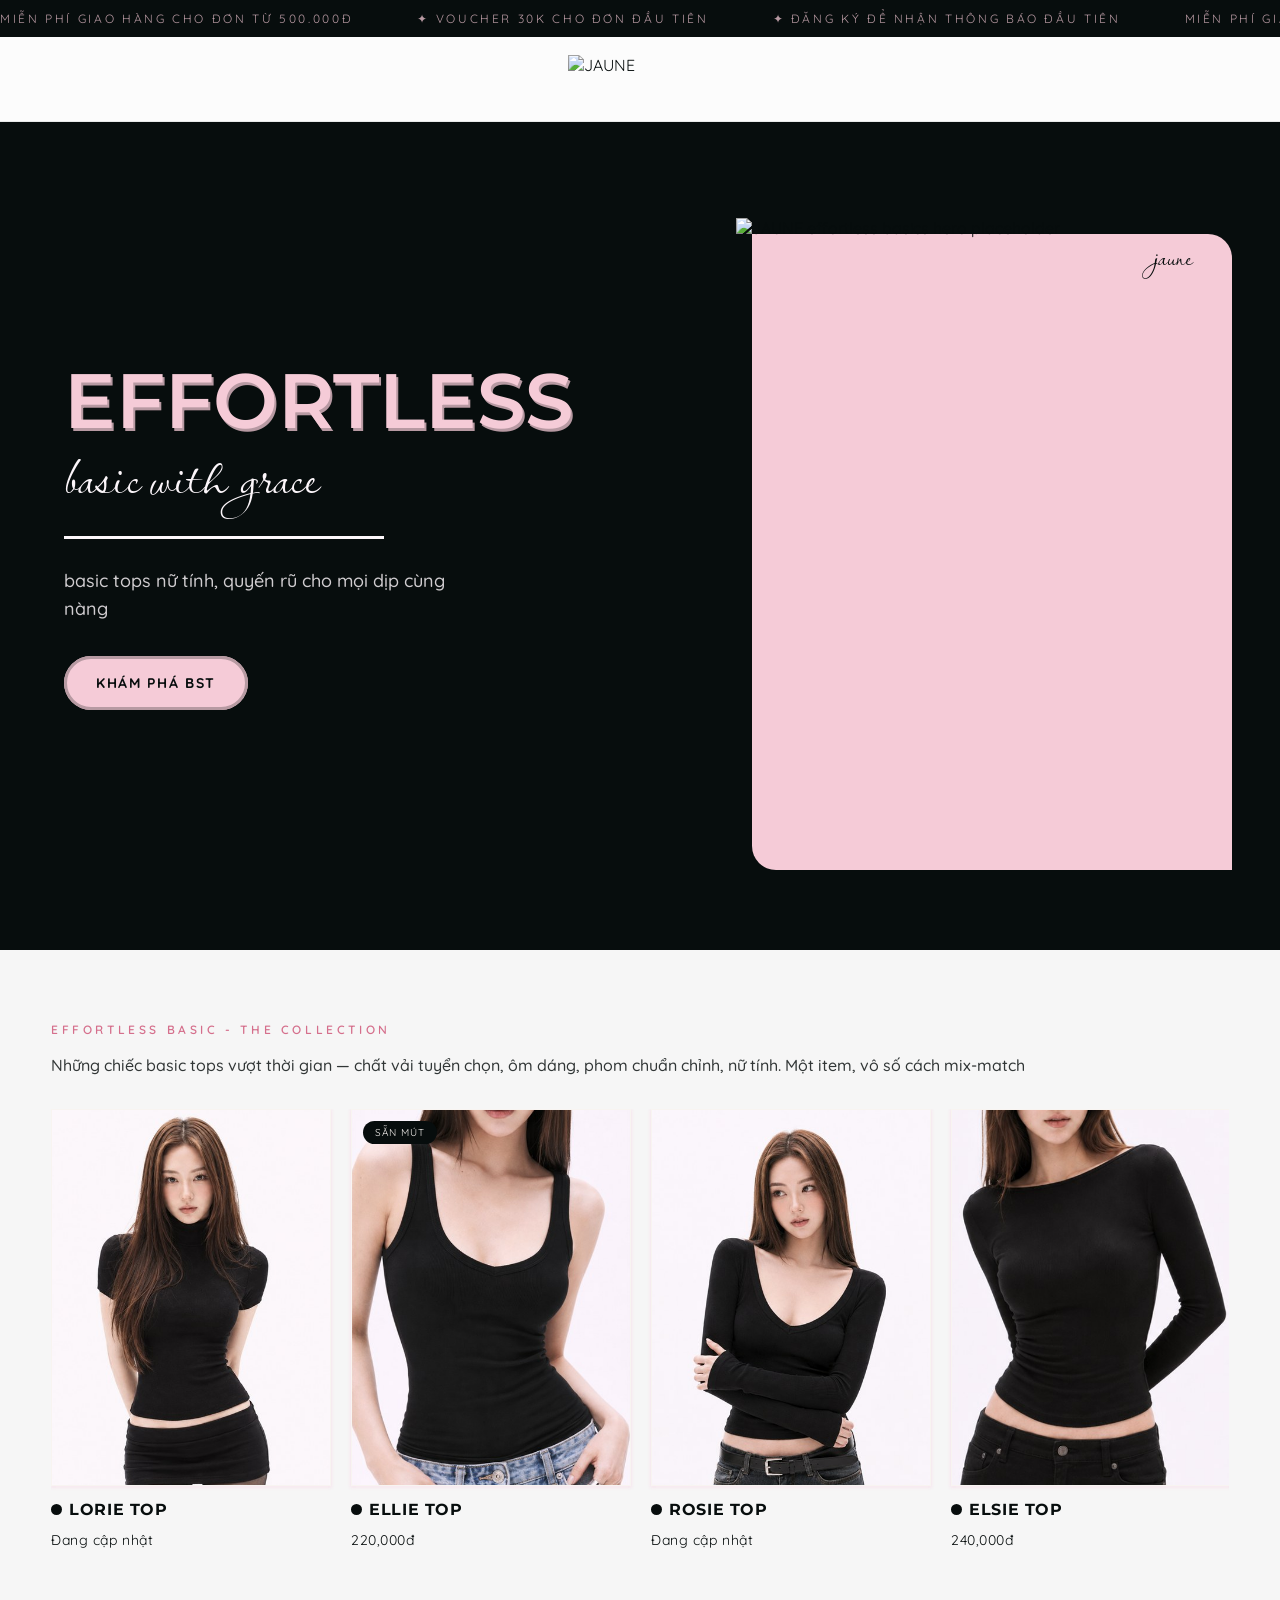
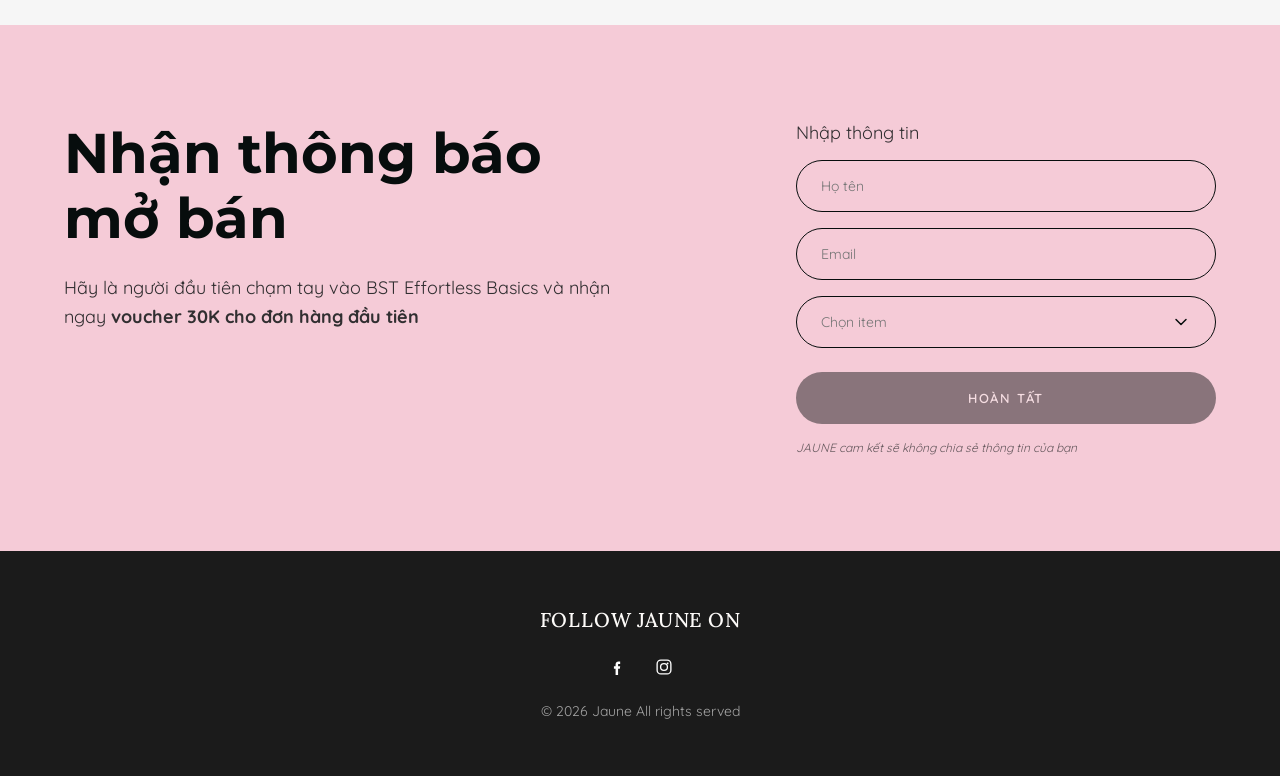
==== v2/index.html @ 68741075 "Fix duplicate Rosie card left over from the homepage reorder The previous reorder edit's old_string " ====
<!DOCTYPE html>
<html lang="vi">
  <head>
    <meta charset="UTF-8">
    <meta name="viewport" content="width=device-width, initial-scale=1.0">
    <title>JAUNE | Second Drop (v2 preview)</title>
    <!-- Meta Pixel Code -->
    <script>
      !function(f,b,e,v,n,t,s)
      {if(f.fbq)return;n=f.fbq=function(){n.callMethod?
      n.callMethod.apply(n,arguments):n.queue.push(arguments)};
      if(!f._fbq)f._fbq=n;n.push=n;n.loaded=!0;n.version='2.0';
      n.queue=[];t=b.createElement(e);t.async=!0;
      t.src=v;s=b.getElementsByTagName(e)[0];
      s.parentNode.insertBefore(t,s)}(window, document,'script',
      'https://connect.facebook.net/en_US/fbevents.js');
      fbq('init', '1037757002113464');
      fbq('track', 'PageView');
    </script>
    <!-- End Meta Pixel Code -->
    <link rel="preconnect" href="https://fonts.googleapis.com">
    <link rel="preconnect" href="https://fonts.gstatic.com" crossorigin>
    <link rel="stylesheet" href="https://fonts.googleapis.com/css2?family=Lavishly+Yours&family=Lora:wght@500&family=Montserrat:wght@400;600;700&family=Public+Sans:wght@700&family=Quicksand:wght@400;500;600;700&display=swap" media="print" onload="this.media='all'">
    <noscript><link rel="stylesheet" href="https://fonts.googleapis.com/css2?family=Lavishly+Yours&family=Lora:wght@500&family=Montserrat:wght@400;600;700&family=Public+Sans:wght@700&family=Quicksand:wght@400;500;600;700&display=swap"></noscript>
    <!-- Clash Display is not on Google Fonts — served via Fontshare for this v2 preview -->
    <link rel="stylesheet" href="https://api.fontshare.com/v2/css?f[]=clash-display@600&display=swap" media="print" onload="this.media='all'">
    <noscript><link rel="stylesheet" href="https://api.fontshare.com/v2/css?f[]=clash-display@600&display=swap"></noscript>
    <link rel="stylesheet" href="style.css?v=20260706-2">
  </head>
  <body>
    <noscript><img height="1" width="1" style="display:none" src="https://www.facebook.com/tr?id=1037757002113464&amp;ev=PageView&amp;noscript=1" alt=""></noscript>

    <!-- PROMO TICKER -->
    <div class="v2-ticker" aria-label="JAUNE promotions">
      <div class="v2-ticker-track">
        <span class="v2-ticker-item">Miễn phí giao hàng cho đơn từ 500.000đ</span>
        <span class="v2-ticker-item">✦ Voucher 30K cho đơn đầu tiên</span>
        <span class="v2-ticker-item">✦ Đăng ký để nhận thông báo đầu tiên</span>
        <span class="v2-ticker-item" aria-hidden="true">Miễn phí giao hàng cho đơn từ 500.000đ</span>
        <span class="v2-ticker-item" aria-hidden="true">✦ Voucher 30K cho đơn đầu tiên</span>
        <span class="v2-ticker-item" aria-hidden="true">✦ Đăng ký để nhận thông báo đầu tiên</span>
      </div>
    </div>

    <!-- HEADER -->
    <header class="v2-header">
      <img class="v2-header-logo" src="https://placehold.co/144x48" alt="JAUNE" width="144" height="48">
    </header>

    <main>
      <!-- HERO -->
      <section class="v2-hero" aria-label="JAUNE effortless basics">
        <div class="v2-hero-content">
          <h1 class="v2-hero-heading">EFFORTLESS</h1>
          <p class="v2-hero-script">basic with grace</p>
          <span class="v2-hero-divider" aria-hidden="true"></span>
          <p class="v2-hero-text">basic tops nữ tính, quyến rũ cho mọi dịp cùng nàng</p>
          <a class="v2-hero-cta" href="#products">Khám phá BST</a>
        </div>
        <div class="v2-hero-media">
          <div class="v2-hero-media-decor" aria-hidden="true"></div>
          <img class="v2-hero-media-image" src="https://placehold.co/749x992" alt="JAUNE effortless basics hero placeholder" width="749" height="992" loading="eager" decoding="sync" fetchpriority="high">
          <span class="v2-hero-wordmark">jaune</span>
        </div>
      </section>

      <!-- COLLECTION -->
      <section id="products" class="v2-collection" aria-label="Casual Line products">
        <p class="v2-collection-kicker" id="v2-collection-title">EFFORTLESS BASIC - THE COLLECTION</p>
        <p class="v2-collection-text">
          Những chiếc basic tops vượt thời gian — chất vải tuyển chọn, ôm dáng, phom chuẩn chỉnh, nữ tính. Một item, vô số cách mix-match
        </p>

        <div class="v2-product-row">
          <a class="v2-product-card" href="product-detail.html?product=lorie">
            <span class="v2-product-image-wrap">
              <img class="v2-product-image" src="images/optimized/Lorie_0-480.jpg" srcset="images/optimized/Lorie_0-480.jpg 480w, images/optimized/Lorie_0-720.jpg 720w" sizes="(max-width: 767px) 72vw, 20vw" width="720" height="954" loading="eager" decoding="async" data-resilient-image alt="LORIE TOP">
            </span>
            <span class="v2-product-name"><span class="v2-product-dot" aria-hidden="true"></span>LORIE TOP</span>
            <span class="v2-product-price">Đang cập nhật</span>
          </a>

          <a class="v2-product-card" href="product-detail.html?product=ellie">
            <span class="v2-product-image-wrap">
              <img class="v2-product-image" src="images/optimized/Ellie_0-480.jpg" srcset="images/optimized/Ellie_0-480.jpg 480w, images/optimized/Ellie_0-720.jpg 720w" sizes="(max-width: 767px) 72vw, 20vw" width="720" height="1014" loading="eager" decoding="async" data-resilient-image alt="ELLIE TOP">
              <span class="v2-product-badge">Sẵn mút</span>
            </span>
            <span class="v2-product-name"><span class="v2-product-dot" aria-hidden="true"></span>ELLIE TOP</span>
            <span class="v2-product-price">220,000đ</span>
          </a>

          <a class="v2-product-card" href="product-detail.html?product=rosie">
            <span class="v2-product-image-wrap">
              <img class="v2-product-image" src="images/optimized/Rosie_0-480.jpg" srcset="images/optimized/Rosie_0-480.jpg 480w, images/optimized/Rosie_0-720.jpg 720w" sizes="(max-width: 767px) 72vw, 20vw" width="720" height="966" loading="eager" decoding="async" data-resilient-image alt="ROSIE TOP">
            </span>
            <span class="v2-product-name"><span class="v2-product-dot" aria-hidden="true"></span>ROSIE TOP</span>
            <span class="v2-product-price">Đang cập nhật</span>
          </a>

          <a class="v2-product-card" href="product-detail.html?product=elsie">
            <span class="v2-product-image-wrap">
              <img class="v2-product-image" src="images/optimized/Elsie_0-480.jpg" srcset="images/optimized/Elsie_0-480.jpg 480w, images/optimized/Elsie_0-720.jpg 720w" sizes="(max-width: 767px) 72vw, 20vw" width="720" height="958" loading="eager" decoding="async" data-resilient-image alt="ELSIE TOP">
            </span>
            <span class="v2-product-name"><span class="v2-product-dot" aria-hidden="true"></span>ELSIE TOP</span>
            <span class="v2-product-price">240,000đ</span>
          </a>

          <a class="v2-product-card" href="product-detail.html?product=julie">
            <span class="v2-product-image-wrap">
              <img class="v2-product-image" src="images/optimized/Julie_0-480.jpg" srcset="images/optimized/Julie_0-480.jpg 480w, images/optimized/Julie_0-720.jpg 720w" sizes="(max-width: 767px) 72vw, 20vw" width="720" height="967" loading="eager" decoding="async" data-resilient-image alt="JULIE TOP">
              <span class="v2-product-badge">Sẵn mút</span>
            </span>
            <span class="v2-product-name"><span class="v2-product-dot" aria-hidden="true"></span>JULIE TOP</span>
            <span class="v2-product-price">260,000đ</span>
          </a>

          <a class="v2-product-card" href="product-detail.html?product=blanie">
            <span class="v2-product-image-wrap">
              <img class="v2-product-image" src="images/optimized/Blanie_0-480.jpg" srcset="images/optimized/Blanie_0-480.jpg 480w, images/optimized/Blanie_0-720.jpg 720w" sizes="(max-width: 767px) 72vw, 20vw" width="720" height="967" loading="eager" decoding="async" data-resilient-image alt="BLANIE TOP">
            </span>
            <span class="v2-product-name"><span class="v2-product-dot" aria-hidden="true"></span>BLANIE TOP</span>
            <span class="v2-product-price">230,000đ</span>
          </a>

          <a class="v2-product-card" href="product-detail.html?product=farie">
            <span class="v2-product-image-wrap">
              <img class="v2-product-image" src="images/optimized/Farie_0-480.jpg" srcset="images/optimized/Farie_0-480.jpg 480w, images/optimized/Farie_0-720.jpg 720w" sizes="(max-width: 767px) 72vw, 20vw" width="720" height="969" loading="eager" decoding="async" data-resilient-image alt="FARIE TOP">
              <span class="v2-product-badge">Sẵn mút</span>
            </span>
            <span class="v2-product-name"><span class="v2-product-dot" aria-hidden="true"></span>FARIE TOP</span>
            <span class="v2-product-price">250,000đ</span>
          </a>

        </div>
      </section>

      <!-- NOTIFY -->
      <section id="notify" class="v2-notify" aria-labelledby="v2-notify-title">
        <div class="v2-notify-copy">
          <h2 id="v2-notify-title" class="v2-notify-heading">Nhận thông báo mở bán</h2>
          <p class="v2-notify-text">
            Hãy là người đầu tiên chạm tay vào BST Effortless Basics và nhận ngay
            <strong>voucher 30K cho đơn hàng đầu tiên</strong>
          </p>
        </div>

        <form class="v2-notify-form" id="notify-form">
          <p class="v2-notify-form-label">Nhập thông tin</p>

          <div class="v2-notify-field">
            <input type="text" id="field-name" required placeholder="Họ tên">
          </div>

          <div class="v2-notify-field">
            <input type="email" id="field-email" required inputmode="email" enterkeyhint="done" autocomplete="email" pattern="^[A-Za-z0-9._%+-]+@gmail\.com(\.vn)?$" title="Email cần kết thúc bằng @gmail.com hoặc @gmail.com.vn" aria-describedby="field-email-error" aria-invalid="false" placeholder="Email">
            <p id="field-email-error" class="v2-notify-error" role="alert" hidden></p>
          </div>

          <button type="button" class="v2-notify-field v2-notify-select" id="v2-field-item-trigger" aria-haspopup="dialog">
            <span id="v2-field-item-label">Chọn item</span>
            <svg class="v2-notify-select-chevron" viewBox="0 0 24 24" aria-hidden="true">
              <path d="M6 9l6 6 6-6"/>
            </svg>
          </button>

          <button type="button" class="v2-notify-submit" id="submit-btn" disabled>Hoàn tất</button>

          <p class="v2-notify-privacy">JAUNE cam kết sẽ không chia sẻ thông tin của bạn</p>
        </form>
      </section>
    </main>

    <!-- ITEM + SIZE POPUP -->
    <div class="v2-modal-overlay" id="item-modal">
      <div class="v2-modal-box" role="dialog" aria-modal="true" aria-labelledby="item-modal-title">
        <div class="v2-modal-header">
          <h2 id="item-modal-title" class="v2-modal-title">Chọn item nàng muốn nhận thông báo</h2>
          <button type="button" class="v2-modal-close" id="item-modal-close" aria-label="Đóng">
            <svg viewBox="0 0 24 24" aria-hidden="true"><path d="M6 6l12 12M18 6L6 18" stroke="currentColor" stroke-width="2" stroke-linecap="round" fill="none"/></svg>
          </button>
        </div>
        <hr class="v2-modal-divider">
        <div class="v2-modal-body">
          <img class="v2-modal-image" id="item-modal-image" src="images/optimized/Blanie_0-480.jpg" alt="Ảnh sản phẩm">
          <div class="v2-modal-fields">
            <div class="v2-modal-select-wrap">
              <select class="v2-modal-select" id="item-modal-product">
                <option value="blanie">BLANIE TOP</option>
                <option value="ellie">ELLIE TOP</option>
                <option value="elsie">ELSIE TOP</option>
                <option value="farie">FARIE TOP</option>
                <option value="julie">JULIE TOP</option>
                <option value="lorie">LORIE TOP</option>
                <option value="rosie">ROSIE TOP</option>
              </select>
            </div>
            <div class="v2-modal-select-wrap">
              <select class="v2-modal-select" id="field-size">
                <option value="S">Size S — V1 &lt;86, V2 &lt;70</option>
                <option value="M">Size M — V1 &lt;90, V2 &lt;75</option>
              </select>
            </div>
          </div>
        </div>
        <hr class="v2-modal-divider">
        <div class="v2-modal-footer">
          <button type="button" class="v2-modal-confirm" id="item-modal-confirm">Xác nhận</button>
        </div>
      </div>
    </div>

    <!-- SUCCESS CONFIRMATION MODAL -->
    <div id="success-modal" class="modal-overlay">
      <div class="modal-box modal-box--success" role="dialog" aria-modal="true" aria-labelledby="success-modal-title">
        <button class="modal-close" type="button" onclick="closeSuccessModal()" aria-label="Đóng">✕</button>
        <p class="success-icon">✦</p>
        <h2 id="success-modal-title" class="modal-title">Đăng ký nhận thông báo thành công!</h2>
        <p class="modal-subtitle">
          Cảm ơn nàng đã kiên nhẫn chờ đợi Effortless Basics. Khi nào BST chính thức mở bán, tụi mình sẽ nhắn nàng
          đầu tiên để không bỏ lỡ item chân ái này nha.
        </p>
        <div class="countdown-bar">
          <div class="countdown-fill" id="countdown-fill"></div>
        </div>
        <button class="btn-submit" type="button" onclick="closeSuccessModal()">TIẾP TỤC TRẢI NGHIỆM</button>
      </div>
    </div>

    <!-- FOOTER -->
    <footer class="v2-footer">
      <p class="v2-footer-heading">Follow JAUNE on</p>
      <div class="v2-footer-social">
        <a class="v2-footer-icon" href="https://web.facebook.com/profile.php?id=61591147861357" target="_blank" rel="noopener noreferrer" aria-label="JAUNE trên Facebook">
          <svg viewBox="0 0 24 24" aria-hidden="true"><path d="M15 8.5h2V5.5h-2c-1.93 0-3.5 1.57-3.5 3.5v2H9.5v3H11.5v7.5h3V14h2.13l.37-3H14.5v-2c0-.28.22-.5.5-.5Z"/></svg>
        </a>
        <a class="v2-footer-icon" href="https://www.instagram.com/jaune.for.girl/" target="_blank" rel="noopener noreferrer" aria-label="JAUNE trên Instagram">
          <svg viewBox="0 0 24 24" aria-hidden="true"><rect x="3.75" y="3.75" width="16.5" height="16.5" rx="4.5" fill="none" stroke="currentColor" stroke-width="1.6"/><circle cx="12" cy="12" r="4.1" fill="none" stroke="currentColor" stroke-width="1.6"/><circle cx="16.35" cy="7.65" r="1.05"/></svg>
        </a>
      </div>
      <p class="v2-footer-copyright">© 2026 Jaune All rights served</p>
    </footer>

    <script>
      (() => {
        const retryImage = (image) => {
          if (image.dataset.retrying === "true") return;

          image.dataset.retrying = "true";
          const src = image.getAttribute("src");
          const separator = src.includes("?") ? "&" : "?";
          image.removeAttribute("srcset");
          image.src = `${src}${separator}retry=${Date.now()}`;
        };

        const restoreHomeImages = () => {
          document.querySelectorAll("img[data-resilient-image]").forEach((image) => {
            if (image.complete && image.naturalWidth === 0) retryImage(image);
          });
        };

        document.querySelectorAll("img[data-resilient-image]").forEach((image) => {
          image.addEventListener("error", () => retryImage(image), { once: true });
        });
        window.addEventListener("pageshow", () => requestAnimationFrame(restoreHomeImages));
      })();
    </script>
    <script src="airtable.js?v=20260706-2"></script>
    <script>
      (() => {
        const itemModal = document.getElementById("item-modal");
        const itemModalImage = document.getElementById("item-modal-image");
        const itemTrigger = document.getElementById("v2-field-item-trigger");
        const itemTriggerLabel = document.getElementById("v2-field-item-label");
        const itemProductSelect = document.getElementById("item-modal-product");
        const itemSizeSelect = document.getElementById("field-size");
        const itemConfirmButton = document.getElementById("item-modal-confirm");
        const itemCloseButton = document.getElementById("item-modal-close");
        const notifyForm = document.getElementById("notify-form");
        const submitButton = document.getElementById("submit-btn");

        function updateModalImage() {
          const slug = itemProductSelect.value;
          const folder = slug.charAt(0).toUpperCase() + slug.slice(1);
          itemModalImage.src = `images/optimized/${folder}_0-480.jpg`;
          itemModalImage.alt = `Ảnh ${(window.JAUNE_PRODUCTS || {})[slug]?.name || slug}`;
        }

        function openItemModal() {
          updateModalImage();
          itemModal.classList.add("active");
        }

        function closeItemModal() {
          itemModal.classList.remove("active");
        }

        itemTrigger.addEventListener("click", openItemModal);
        itemCloseButton.addEventListener("click", closeItemModal);
        itemProductSelect.addEventListener("change", updateModalImage);
        itemModal.addEventListener("click", (event) => {
          if (event.target === itemModal) closeItemModal();
        });

        itemConfirmButton.addEventListener("click", () => {
          const product = (window.JAUNE_PRODUCTS || {})[itemProductSelect.value];
          if (!product) return;

          notifyForm.dataset.product = product.name;
          notifyForm.dataset.productSlug = product.slug;
          notifyForm.dataset.price = product.price;

          itemTriggerLabel.textContent = `${product.name} · Size ${itemSizeSelect.value}`;
          itemTrigger.classList.add("has-value");
          submitButton.disabled = false;
          closeItemModal();
        });
      })();
    </script>
  </body>
</html>
---- v2/style.css ----
/* V2 PALETTE — edit these to restyle the whole page, everything below reads from them.
   Recolored to match the landing v2 palette: black stays black, brown/tan becomes pink,
   beige/cream becomes the same light beige used on the v2 homepage. */
:root {
  --color-bg: #FFFFFF;
  --color-surface: #F6F6F6;
  --color-surface-alt: #DCDDD6;
  --color-text: #070D0D;
  --color-text-muted: #070D0D;
  --color-text-subtle: #D56F8C;
  --color-cream: #F6F6F6;
  --color-border: #F8F4F1;
  --color-border-strong: #D56F8C;
  --color-error: #B42318;
  --color-error-bg: #FFF8F7;
  --color-dark: #070D0D;
  --color-dark-hover: #1B2224;
  --color-muted-2: #6A6A6A;
  --color-beige: #F3E8DA;
}

* {
  box-sizing: border-box;
}

html {
  scroll-behavior: smooth;
}

body {
  margin: 0;
  background: var(--color-bg);
  color: var(--color-text);
  font-family: "Quicksand", sans-serif;
  overflow-x: hidden;
}

a {
  color: inherit;
  text-decoration: none;
}

.img-placeholder {
  background: var(--color-surface);
}

.media-image {
  display: block;
  width: 100%;
  height: 100%;
  object-fit: cover;
}

.media-image--left {
  object-position: center;
}

.media-image--right {
  object-position: center top;
}

.visually-hidden {
  position: absolute;
  width: 1px;
  height: 1px;
  overflow: hidden;
  clip: rect(0 0 0 0);
  white-space: nowrap;
}

/* HERO */
.hero {
  position: relative;
  overflow: hidden;
  background: var(--color-bg);
}

.hero-banner {
  width: 100%;
  height: auto;
}

.section-kicker,
.product-card h2 {
  font-family: "Futura", "Montserrat", sans-serif;
  text-transform: uppercase;
}

/* COLLECTION DESCRIPTION */
.collection-intro {
  background: var(--color-bg);
  padding: 64px 51px 56px;
}

.text-block {
  max-width: 1840px;
}

.section-kicker {
  margin: 0 0 16px;
  color: var(--color-text);
  font-size: 40px;
  font-weight: 700;
  letter-spacing: 0.04em;
  line-height: 1.22;
}

.text-block p {
  margin: 0;
  color: var(--color-text);
  font-size: 32px;
  font-weight: 500;
  letter-spacing: 0.02em;
  line-height: 1.6;
}

.text-block .collection-note {
  margin-top: 24px;
  color: rgba(27, 27, 27, 0.5);
  font-size: 24px;
  font-style: normal;
}

/* PRODUCT GRID */
.products {
  background: var(--color-bg);
  padding: 32px 24px 72px;
}

.product-row {
  display: flex;
  gap: 16px;
  overflow-x: auto;
  overflow-y: visible;
  overscroll-behavior-x: contain;
  padding-bottom: 4px;
  scrollbar-width: none;
  -ms-overflow-style: none;
}

.product-row::-webkit-scrollbar {
  display: none;
}

.product-card {
  display: block;
  flex: 0 0 min(calc((100vw - 52px) * 0.72), 276px);
  width: min(calc((100vw - 52px) * 0.72), 276px);
  cursor: pointer;
}

.product-card:focus-visible {
  outline: 2px solid var(--color-text);
  outline-offset: 6px;
}

.product-image {
  width: 100%;
  aspect-ratio: 3 / 5;
  background: var(--color-surface);
  object-fit: contain;
  object-position: center top;
}

.product-image.media-image {
  height: auto;
}

.product-card h2 {
  margin: 0;
  padding-top: 32px;
  color: var(--color-text);
  font-size: 24px;
  font-weight: 700;
  letter-spacing: 0.1em;
}

.product-card p {
  margin: 16px 0 0;
  color: var(--color-text-muted);
  font-family: "Futura", "Montserrat", sans-serif;
  font-size: 24px;
  font-weight: 500;
}

@media (min-width: 768px) {
  .products {
    padding: 40px 51px 164px;
  }

  .product-row {
    flex-direction: row;
    gap: 49px;
    width: max-content;
    max-width: 100%;
    padding-bottom: 4px;
  }

  .product-card {
    flex: 0 0 360px;
    width: 360px;
  }

  .product-image {
    width: 360px;
    height: 600px;
    aspect-ratio: auto;
  }

  .product-image.media-image {
    height: 600px;
  }
}

/* BANNER */
.banner {
  width: 100%;
  background: var(--color-surface-alt);
}

.banner-full {
  width: 100%;
  height: auto;
}

/* MODALS */
.modal-overlay {
  position: fixed;
  inset: 0;
  z-index: 1000;
  display: none;
  align-items: center;
  justify-content: center;
  background: rgba(26, 26, 26, 0.55);
  padding: 24px;
}

.modal-overlay.active {
  display: flex;
}

.modal-box {
  position: relative;
  width: 100%;
  max-width: 960px;
  max-height: calc(100svh - 48px);
  overflow: auto;
  background: var(--color-cream);
  color: var(--color-text);
}

.modal-header {
  position: relative;
  padding: 48px 56px;
  border-bottom: 1px solid var(--color-border);
}

.modal-body {
  padding: 44px 56px 36px;
}

.modal-footer {
  padding: 32px 56px 40px;
  border-top: 1px solid var(--color-border);
}

.modal-close {
  position: absolute;
  top: 46px;
  right: 48px;
  width: 28px;
  height: 28px;
  padding: 0;
  background: transparent;
  border: 1px solid var(--color-text);
  color: var(--color-text);
  cursor: pointer;
  font-family: "Quicksand", sans-serif;
  font-size: 14px;
  line-height: 1;
}

.modal-title {
  margin: 0;
  color: var(--color-text);
  font-family: "Montserrat", sans-serif;
  font-size: 30px;
  font-weight: 700;
  letter-spacing: 0;
  line-height: 1.25;
}

.modal-subtitle {
  margin: 0 0 28px;
  color: var(--color-text);
  font-size: 20px;
  font-weight: 400;
  line-height: 1.5;
}

.modal-product-tag {
  display: block;
  width: 100%;
  margin-bottom: 28px;
  background: var(--color-beige);
  color: var(--color-text);
  padding: 18px 20px;
  font-family: "Quicksand", sans-serif;
  font-size: 20px;
  font-weight: 700;
  line-height: 1.3;
}

.form-group {
  margin-bottom: 24px;
}

.form-group input,
.form-group select {
  width: 100%;
  min-height: 64px;
  border: 1px solid var(--color-border-strong);
  background: var(--color-cream);
  color: var(--color-text);
  padding: 16px 20px;
  font-family: "Quicksand", sans-serif;
  font-size: 18px;
  font-weight: 500;
  outline: none;
}

.form-group input::placeholder {
  color: var(--color-text-subtle);
}

.form-group input:focus,
.form-group select:focus {
  border-color: var(--color-text);
}

.form-group input[aria-invalid="true"] {
  border-color: var(--color-error);
  background: var(--color-error-bg);
}

.form-error {
  margin: 8px 0 0;
  color: var(--color-error);
  font-family: "Quicksand", sans-serif;
  font-size: 14px;
  font-weight: 500;
  line-height: 1.4;
}

.form-error[hidden] {
  display: none;
}

.privacy-note {
  margin: 4px 0 0;
  color: var(--color-text);
  font-size: 17px;
  font-style: italic;
  line-height: 1.6;
}

.btn-submit {
  display: block;
  width: 100%;
  border: 0;
  background: var(--color-dark);
  color: var(--color-cream);
  padding: 18px 24px;
  cursor: pointer;
  font-family: "Quicksand", sans-serif;
  font-size: 17px;
  font-weight: 700;
  letter-spacing: 0.03em;
  line-height: 1.3;
}

.btn-submit:disabled {
  cursor: not-allowed;
  opacity: 0.45;
}

.modal-box--success {
  max-width: 560px;
  padding: 56px 48px 48px;
  text-align: center;
}

.modal-box--success .modal-close {
  top: 22px;
  right: 22px;
}

.modal-box--success .modal-subtitle {
  margin-bottom: 0;
  color: var(--color-muted-2);
  font-size: 15px;
  line-height: 1.7;
}

.success-icon {
  margin: 0 0 20px;
  color: var(--color-border-strong);
  font-size: 28px;
  line-height: 1;
}

.countdown-bar {
  width: 100%;
  height: 2px;
  margin: 28px 0 24px;
  overflow: hidden;
  background: var(--color-border);
}

.countdown-fill {
  width: 100%;
  height: 100%;
  background: var(--color-dark);
}

/* PRODUCT DETAIL */
.detail-header {
  display: flex;
  align-items: center;
  justify-content: space-between;
  padding: 22px 32px;
  border-bottom: 1px solid var(--color-border);
  background: var(--color-bg);
}

.detail-back,
.detail-brand {
  display: inline-flex;
  align-items: center;
  color: var(--color-text);
  font-family: "Futura", "Montserrat", sans-serif;
  font-size: 13px;
  font-weight: 700;
  letter-spacing: 0.12em;
  line-height: 1;
  text-transform: uppercase;
}

.detail-back {
  gap: 8px;
}

.detail-back svg {
  width: 18px;
  height: 18px;
  fill: none;
  stroke: currentColor;
  stroke-linecap: square;
  stroke-linejoin: miter;
  stroke-width: 1.8;
}

.detail-wrap {
  display: grid;
  grid-template-columns: minmax(0, 48%) minmax(0, 52%);
  gap: clamp(48px, 5vw, 88px);
  align-items: start;
  width: min(100%, 1560px);
  margin: 0 auto;
  padding: 0 clamp(32px, 4vw, 56px);
  background: var(--color-bg);
}

.detail-gallery {
  display: block;
  width: 100%;
  max-width: 680px;
  margin: 0 auto;
  background: var(--color-bg);
}

.detail-image-block {
  background: var(--color-bg);
  overflow: visible;
}

.detail-half-row {
  display: flex;
  align-items: flex-start;
  justify-content: center;
  gap: 16px;
  width: 100%;
  margin-bottom: 16px;
}

.detail-image-block.full {
  display: flex;
  justify-content: center;
  width: 100%;
  margin-bottom: 16px;
}

.detail-image-block.half {
  flex: 0 1 auto;
  width: auto;
  height: var(--detail-row-height, clamp(300px, 31vw, 520px));
}

.detail-image-block .media-image {
  width: 100%;
  height: auto;
  object-fit: contain;
  object-position: center top;
}

.detail-image-block.full .media-image {
  width: 100%;
  max-width: 100%;
}

.detail-image-block.half .media-image {
  width: auto;
  height: 100%;
  max-width: none;
}

.detail-info {
  max-width: 660px;
  padding: 88px 0 72px;
}

.detail-kicker {
  margin: 0 0 12px;
  color: var(--color-text-subtle);
  font-family: "Quicksand", sans-serif;
  font-size: 11px;
  font-weight: 600;
  letter-spacing: 0.22em;
  line-height: 1.4;
  text-transform: uppercase;
}

.detail-name {
  margin: 0;
  color: var(--color-text);
  font-family: "Futura", "Montserrat", sans-serif;
  font-size: clamp(34px, 2.8vw, 48px);
  font-weight: 700;
  letter-spacing: 0.06em;
  line-height: 1.02;
  text-transform: uppercase;
}

.detail-price {
  margin: 16px 0 0;
  color: var(--color-text-muted);
  font-family: "Quicksand", sans-serif;
  font-size: 18px;
  font-weight: 500;
  letter-spacing: 0.04em;
}

.detail-divider {
  margin: 34px 0 30px;
  border: 0;
  border-top: 1px solid var(--color-border);
}

.detail-description {
  max-width: 520px;
  margin: 0 0 36px;
  color: var(--color-text);
  font-size: 17px;
  font-weight: 400;
  letter-spacing: 0.01em;
  line-height: 1.7;
}

.detail-size-label {
  margin: 0 0 14px;
  color: var(--color-text-subtle);
  font-family: "Quicksand", sans-serif;
  font-size: 11px;
  font-weight: 700;
  letter-spacing: 0.18em;
  text-transform: uppercase;
}

.detail-sizes {
  display: flex;
  gap: 10px;
  margin-bottom: 10px;
}

.detail-size-guide {
  margin: 0 0 28px;
  color: var(--color-text-subtle);
  font-family: "Quicksand", sans-serif;
  font-size: 14px;
  font-weight: 500;
}

.detail-size-btn {
  display: inline-flex;
  align-items: center;
  justify-content: center;
  width: 52px;
  height: 52px;
  border: 1px solid var(--color-border-strong);
  border-radius: 0;
  background: var(--color-bg);
  color: var(--color-text);
  cursor: pointer;
  font-family: "Quicksand", sans-serif;
  font-size: 15px;
  font-weight: 600;
  letter-spacing: 0.08em;
}

.detail-size-btn:hover,
.detail-size-btn:focus-visible {
  border-color: var(--color-text);
  outline: none;
}

.detail-size-btn.active {
  border-color: var(--color-text);
  background: var(--color-text);
  color: var(--color-cream);
}

.detail-badge {
  display: inline-flex;
  align-items: center;
  gap: 10px;
  width: 100%;
  margin-bottom: 18px;
  padding: 14px 18px;
  background: var(--color-surface);
  color: var(--color-text-subtle);
  font-family: "Quicksand", sans-serif;
  font-size: 13px;
  font-weight: 700;
  letter-spacing: 0.18em;
  line-height: 1.2;
  text-transform: uppercase;
}

.detail-badge svg,
.detail-cta svg,
.detail-voucher svg {
  width: 18px;
  height: 18px;
  fill: none;
  stroke: currentColor;
  stroke-linecap: square;
  stroke-linejoin: miter;
  stroke-width: 1.8;
}

.detail-voucher {
  display: flex;
  align-items: center;
  gap: 10px;
  width: 100%;
  margin-bottom: 18px;
  padding: 14px 18px;
  background: var(--v2-pink, #F5CBD7);
  color: var(--color-text);
  font-family: "Quicksand", sans-serif;
  font-size: 14px;
  font-weight: 500;
  line-height: 1.4;
}

.detail-voucher svg {
  flex: none;
  fill: var(--color-text);
  stroke: none;
}

.detail-voucher strong {
  font-weight: 700;
}

.detail-cta {
  display: flex;
  align-items: center;
  justify-content: center;
  gap: 12px;
  width: 100%;
  min-height: 64px;
  border: 0;
  border-radius: 0;
  background: var(--color-dark);
  color: var(--color-cream);
  cursor: pointer;
  font-family: "Quicksand", sans-serif;
  font-size: 15px;
  font-weight: 700;
  letter-spacing: 0.14em;
  line-height: 1.35;
  text-transform: uppercase;
}

.detail-cta:hover,
.detail-cta:focus-visible {
  background: var(--color-dark-hover);
  outline: none;
}

@media (max-width: 767px) {
  .collection-intro {
    padding: 40px 24px 28px;
  }

  .section-kicker {
    font-size: 18px;
  }

  .text-block p {
    font-size: 15px;
    line-height: 1.75;
  }

  .text-block .collection-note {
    margin-top: 12px;
    font-size: 12px;
  }

  .products {
    padding: 28px 16px 56px;
  }

  .product-row {
    gap: 16px;
  }

  .product-card {
    flex-basis: min(calc((100vw - 52px) * 0.72), 276px);
    width: min(calc((100vw - 52px) * 0.72), 276px);
  }

  .product-card h2 {
    padding-top: 12px;
    font-size: 12px;
  }

  .product-card p {
    margin-top: 6px;
    font-size: 13px;
  }

  .modal-overlay {
    align-items: flex-end;
    padding: 16px;
  }

  .modal-box {
    width: min(100%, 430px);
    max-height: calc(100svh - 32px);
  }

  #notify-modal {
    padding: 12px;
  }

  #notify-modal .modal-box {
    max-height: calc(100svh - 24px);
  }

  #notify-modal .modal-header {
    padding: 20px;
  }

  #notify-modal .modal-body {
    padding: 18px 20px 14px;
  }

  #notify-modal .modal-footer {
    position: sticky;
    bottom: 0;
    z-index: 1;
    padding: 14px 20px calc(14px + env(safe-area-inset-bottom));
    background: var(--color-cream);
  }

  #notify-modal .modal-close {
    top: 18px;
    right: 18px;
  }

  #notify-modal .modal-title {
    padding-right: 36px;
    font-size: 19px;
    line-height: 1.25;
  }

  #notify-modal .modal-subtitle {
    margin-bottom: 14px;
    font-size: 14px;
    line-height: 1.4;
  }

  #notify-modal .modal-product-tag {
    margin-bottom: 14px;
    padding: 12px 14px;
    font-size: 15px;
  }

  #notify-modal .form-group {
    margin-bottom: 12px;
  }

  #notify-modal .form-group input,
  #notify-modal .form-group select {
    min-height: 48px;
    padding: 12px 14px;
    font-size: 14px;
  }

  #notify-modal .form-error {
    margin-top: 6px;
    font-size: 12px;
  }

  #notify-modal .privacy-note {
    margin-top: 2px;
    font-size: 11px;
    line-height: 1.4;
    white-space: nowrap;
  }

  #notify-modal .btn-submit {
    padding: 14px 20px;
    font-size: 13px;
  }

  .modal-header {
    padding: 32px 24px;
  }

  .modal-body {
    padding: 28px 24px 24px;
  }

  .modal-footer {
    padding: 24px;
  }

  .modal-close {
    top: 31px;
    right: 22px;
    width: 24px;
    height: 24px;
    font-size: 12px;
  }

  .modal-title {
    padding-right: 40px;
    font-size: 24px;
  }

  .modal-subtitle {
    font-size: 16px;
  }

  .modal-product-tag {
    font-size: 16px;
  }

  .form-group input,
  .form-group select {
    min-height: 56px;
    font-size: 15px;
  }

  .privacy-note {
    font-size: 14px;
  }

  .btn-submit {
    font-size: 14px;
  }

  .modal-box--success {
    padding: 48px 24px 32px;
  }

  .detail-header {
    padding: 18px 16px;
  }

  .detail-back,
  .detail-brand {
    font-size: 11px;
  }

  .detail-wrap {
    display: block;
    width: 100%;
    padding: 0;
  }

  .detail-gallery {
    display: flex;
    gap: 0;
    overflow-x: auto;
    overscroll-behavior-x: contain;
    scroll-snap-type: x mandatory;
    scrollbar-width: none;
    -ms-overflow-style: none;
  }

  .detail-gallery::-webkit-scrollbar {
    display: none;
  }

  .detail-half-row {
    display: contents;
  }

  .detail-image-block.full,
  .detail-image-block.half {
    display: flex;
    align-items: center;
    justify-content: center;
    flex: 0 0 100vw;
    width: 100vw;
    height: min(58svh, 500px);
    padding: 28px 24px 20px;
    aspect-ratio: auto;
    scroll-snap-align: start;
  }

  .detail-image-block .media-image,
  .detail-image-block.full .media-image {
    width: auto;
    height: auto;
    max-width: calc(100vw - 48px);
    max-height: 100%;
    object-fit: contain;
    object-position: center;
  }

  .detail-info {
    padding: 40px 24px 56px;
  }

  .detail-kicker,
  .detail-size-label,
  .detail-badge {
    font-size: 10px;
  }

  .detail-name {
    font-size: 36px;
  }

  .detail-price {
    font-size: 16px;
  }

  .detail-divider {
    margin: 28px 0 26px;
  }

  .detail-description {
    margin-bottom: 32px;
    font-size: 15px;
    line-height: 1.75;
  }

  .detail-size-btn {
    width: 48px;
    height: 48px;
    font-size: 14px;
  }

  .detail-badge {
    padding: 12px 14px;
  }

  .detail-cta {
    min-height: 56px;
    font-size: 12px;
  }
}

/* ==========================================================================
   V2 HOMEPAGE (Figma redesign) — scoped to .v2-* classes only.
   Does not touch the tokens/selectors above, which the modal and the
   product-detail page still rely on unchanged.
   ========================================================================== */
:root {
  --v2-dark: #070D0D;
  --v2-pink: #F5CBD7;
  --v2-pink-text: #D56F8C;
  --v2-pink-muted: rgba(245, 203, 215, 0.74);
  --v2-cream: #FCF6FA;
  --v2-collection-bg: #F6F6F6;
  --v2-card-border: #F8F4F1;
  --v2-input-placeholder: #757575;
  --v2-footer-bg: #1B1B1B;
}

/* TICKER */
.v2-ticker {
  background: var(--v2-dark);
  overflow: hidden;
  padding: 11px 0;
}

.v2-ticker-track {
  display: flex;
  gap: 64px;
  width: max-content;
  animation: v2-ticker-scroll 24s linear infinite;
}

.v2-ticker-item {
  flex: 0 0 auto;
  color: var(--v2-pink-muted);
  font-family: "Quicksand", sans-serif;
  font-size: 12px;
  font-weight: 400;
  letter-spacing: 0.22em;
  text-transform: uppercase;
  white-space: nowrap;
}

@keyframes v2-ticker-scroll {
  from {
    transform: translateX(0);
  }

  to {
    transform: translateX(-50%);
  }
}

/* HEADER */
.v2-header {
  display: flex;
  align-items: center;
  justify-content: center;
  padding: 18px 0;
  background: #FCFCFC;
  border-bottom: 1px solid rgba(7, 13, 13, 0.08);
}

.v2-header-logo {
  display: block;
}

/* HERO */
.v2-hero {
  position: relative;
  overflow: hidden;
  background: var(--v2-dark);
  padding: 56px 24px 64px;
}

.v2-hero-content {
  position: relative;
  z-index: 1;
  max-width: 640px;
  margin: 0 auto;
}

.v2-hero-heading {
  margin: 0;
  color: var(--v2-pink);
  font-family: "Clash Display", "Montserrat", sans-serif;
  font-size: clamp(48px, 10vw, 96px);
  font-weight: 600;
  line-height: 1.05;
  text-shadow: 2px 3px 0 var(--v2-pink-muted);
}

.v2-hero-script {
  margin: 4px 0 0;
  color: var(--v2-cream);
  font-family: "Lavishly Yours", cursive;
  font-size: clamp(36px, 7vw, 68px);
  font-weight: 400;
  line-height: 1.1;
}

.v2-hero-divider {
  display: block;
  width: 100%;
  max-width: 320px;
  height: 0;
  margin: 28px 0;
  border-top: 3px solid var(--v2-cream);
}

.v2-hero-text {
  margin: 0 0 32px;
  max-width: 420px;
  color: var(--v2-cream);
  opacity: 0.82;
  font-family: "Quicksand", sans-serif;
  font-size: 18px;
  font-weight: 500;
  line-height: 1.6;
}

.v2-hero-cta {
  display: inline-flex;
  align-items: center;
  justify-content: center;
  padding: 18px 32px;
  background: var(--v2-pink);
  border-radius: 40px;
  outline: 3px solid #B79AA2;
  outline-offset: -3px;
  color: var(--v2-dark);
  font-family: "Quicksand", sans-serif;
  font-size: 14px;
  font-weight: 700;
  text-transform: uppercase;
  letter-spacing: 0.12em;
}

.v2-hero-media {
  position: relative;
  margin: 48px auto 0;
  max-width: 420px;
}

.v2-hero-media-decor {
  position: absolute;
  inset: 16px -16px -16px 16px;
  z-index: 0;
  background: var(--v2-pink);
  border-top-right-radius: 24px;
  border-bottom-left-radius: 24px;
}

.v2-hero-media-image {
  position: relative;
  z-index: 1;
  display: block;
  width: 100%;
  height: auto;
  border-top-right-radius: 24px;
}

.v2-hero-wordmark {
  position: absolute;
  z-index: 2;
  top: 16px;
  right: 24px;
  color: var(--v2-dark);
  font-family: "Lavishly Yours", cursive;
  font-size: 28px;
}

/* COLLECTION */
.v2-collection {
  background: var(--v2-collection-bg);
  padding: 56px 24px 64px;
}

.v2-collection-kicker {
  margin: 0 0 16px;
  color: var(--v2-pink-text);
  font-family: "Quicksand", sans-serif;
  font-size: 12px;
  font-weight: 600;
  letter-spacing: 0.3em;
  text-transform: uppercase;
}

.v2-collection-text {
  margin: 0 0 32px;
  max-width: 1200px;
  color: var(--v2-dark);
  opacity: 0.82;
  font-family: "Quicksand", sans-serif;
  font-size: 16px;
  font-weight: 500;
  line-height: 1.5;
}

.v2-product-row {
  display: flex;
  gap: 20px;
  overflow-x: auto;
  overscroll-behavior-x: contain;
  padding-bottom: 4px;
  scrollbar-width: none;
  -ms-overflow-style: none;
}

.v2-product-row::-webkit-scrollbar {
  display: none;
}

.v2-product-card {
  display: flex;
  flex: 0 0 min(72vw, 260px);
  width: min(72vw, 260px);
  flex-direction: column;
  gap: 14px;
  cursor: pointer;
}

.v2-product-card:focus-visible {
  outline: 2px solid var(--v2-dark);
  outline-offset: 6px;
}

.v2-product-image-wrap {
  position: relative;
  display: block;
  aspect-ratio: 322 / 434;
  overflow: hidden;
  background: var(--v2-collection-bg);
  box-shadow: 0 1px 3px 1px rgba(251, 197, 223, 0.3);
  outline: 1px solid var(--v2-card-border);
  outline-offset: -1px;
}

.v2-product-image {
  display: block;
  width: 100%;
  height: 100%;
  object-fit: cover;
}

.v2-product-badge {
  position: absolute;
  top: 12px;
  left: 12px;
  padding: 5px 12px;
  background: var(--v2-dark);
  border-radius: 30px;
  color: var(--v2-card-border);
  font-family: "Quicksand", sans-serif;
  font-size: 10px;
  font-weight: 400;
  text-transform: uppercase;
  letter-spacing: 0.1em;
}

.v2-product-name {
  display: flex;
  align-items: center;
  gap: 7px;
  color: var(--v2-dark);
  font-family: "Montserrat", sans-serif;
  font-size: 16px;
  font-weight: 700;
  letter-spacing: 0.04em;
}

.v2-product-dot {
  width: 11px;
  height: 11px;
  flex: none;
  border-radius: 50%;
  background: var(--v2-dark);
}

.v2-product-price {
  display: block;
  margin-top: -2px;
  color: var(--v2-dark);
  font-family: "Quicksand", sans-serif;
  font-size: 14px;
  font-weight: 400;
  letter-spacing: 0.04em;
}

/* NOTIFY */
.v2-notify {
  background: var(--v2-pink);
  padding: 56px 24px;
}

.v2-notify-heading {
  margin: 0 0 24px;
  max-width: 560px;
  color: var(--v2-dark);
  font-family: "Montserrat", sans-serif;
  font-size: clamp(36px, 6vw, 56px);
  font-weight: 700;
  line-height: 1.15;
}

.v2-notify-text {
  margin: 0;
  max-width: 560px;
  color: var(--v2-dark);
  opacity: 0.82;
  font-family: "Quicksand", sans-serif;
  font-size: 18px;
  font-weight: 400;
  line-height: 1.6;
}

.v2-notify-form {
  margin-top: 40px;
  max-width: 400px;
}

.v2-notify-form-label {
  margin: 0 0 16px;
  color: var(--v2-dark);
  opacity: 0.82;
  font-family: "Quicksand", sans-serif;
  font-size: 18px;
}

.v2-notify-field {
  margin-bottom: 16px;
}

.v2-notify-field input {
  width: 100%;
  height: 52px;
  padding: 0 24px;
  border: 1px solid var(--v2-dark);
  border-radius: 40px;
  background: transparent;
  color: var(--v2-dark);
  font-family: "Quicksand", sans-serif;
  font-size: 14px;
  outline: none;
}

.v2-notify-field input::placeholder {
  color: var(--v2-input-placeholder);
}

.v2-notify-select {
  display: flex;
  align-items: center;
  justify-content: space-between;
  width: 100%;
  height: 52px;
  padding: 0 24px;
  border: 1px solid var(--v2-dark);
  border-radius: 40px;
  background: transparent;
  color: var(--v2-input-placeholder);
  cursor: pointer;
  font-family: "Quicksand", sans-serif;
  font-size: 14px;
}

.v2-notify-select.has-value {
  color: var(--v2-dark);
}

.v2-notify-select-chevron {
  width: 20px;
  height: 20px;
  fill: none;
  stroke: var(--v2-dark);
  stroke-width: 1.8;
  stroke-linecap: round;
  stroke-linejoin: round;
}

.v2-notify-submit {
  display: block;
  width: 100%;
  height: 52px;
  margin-top: 24px;
  border: 0;
  border-radius: 40px;
  background: var(--v2-dark);
  color: #F8F4F1;
  cursor: pointer;
  font-family: "Quicksand", sans-serif;
  font-size: 13px;
  font-weight: 600;
  text-transform: uppercase;
  letter-spacing: 0.12em;
}

.v2-notify-privacy {
  margin: 16px 0 0;
  color: var(--v2-dark);
  opacity: 0.6;
  font-family: "Quicksand", sans-serif;
  font-size: 12px;
  font-style: italic;
}

/* FOOTER */
.v2-footer {
  display: flex;
  flex-direction: column;
  align-items: center;
  gap: 19px;
  padding: 56px 24px;
  background: var(--v2-footer-bg);
  text-align: center;
}

.v2-footer-heading {
  margin: 0;
  color: #FDFBF9;
  font-family: "Lora", serif;
  font-size: 20px;
  font-weight: 500;
  text-transform: uppercase;
  letter-spacing: 0.04em;
}

.v2-footer-social {
  display: flex;
  gap: 16px;
}

.v2-footer-icon {
  display: flex;
  align-items: center;
  justify-content: center;
  width: 32px;
  height: 32px;
  color: white;
}

.v2-footer-icon svg {
  width: 20px;
  height: 20px;
  fill: currentColor;
}

.v2-footer-copyright {
  margin: 0;
  color: rgba(255, 255, 255, 0.6);
  font-family: "Quicksand", sans-serif;
  font-size: 14px;
}

@media (min-width: 768px) {
  .v2-hero {
    display: grid;
    grid-template-columns: minmax(0, 1fr) minmax(0, 480px);
    align-items: center;
    gap: 48px;
    padding: 96px 64px;
  }

  .v2-hero-content {
    max-width: none;
    margin: 0;
  }

  .v2-hero-heading {
    font-size: clamp(48px, 6vw, 88px);
  }

  .v2-hero-script {
    font-size: clamp(32px, 4.4vw, 56px);
  }

  .v2-hero-media {
    max-width: none;
    margin: 0;
  }

  .v2-collection {
    padding: 72px 51px;
  }

  .v2-product-card {
    flex: 0 0 280px;
    width: 280px;
  }

  .v2-notify {
    display: grid;
    grid-template-columns: minmax(0, 1fr) minmax(0, 420px);
    gap: 64px;
    padding: 96px 64px;
  }

  .v2-notify-form {
    max-width: none;
    margin-top: 0;
  }
}

.v2-notify-error {
  margin: 8px 0 0;
  color: var(--color-error);
  font-family: "Quicksand", sans-serif;
  font-size: 13px;
  font-weight: 500;
  line-height: 1.4;
}

.v2-notify-error[hidden] {
  display: none;
}

.v2-notify-submit:disabled {
  cursor: not-allowed;
  opacity: 0.45;
}

/* ITEM + SIZE POPUP */
.v2-modal-overlay {
  position: fixed;
  inset: 0;
  z-index: 1000;
  display: none;
  align-items: center;
  justify-content: center;
  padding: 24px;
  background: rgba(21, 21, 21, 0.45);
}

.v2-modal-overlay.active {
  display: flex;
}

.v2-modal-box {
  width: 100%;
  max-width: 720px;
  max-height: calc(100svh - 48px);
  overflow: auto;
  background: white;
  border-radius: 20px;
  box-shadow: 0 12px 120px rgba(37, 72, 153, 0.17);
}

.v2-modal-header {
  display: flex;
  align-items: center;
  justify-content: space-between;
  gap: 16px;
  padding: 20px 28px;
}

.v2-modal-title {
  margin: 0;
  color: #151515;
  font-family: "Public Sans", sans-serif;
  font-size: 21px;
  font-weight: 700;
  line-height: 1.3;
}

.v2-modal-close {
  flex: none;
  width: 24px;
  height: 24px;
  padding: 0;
  border: 0;
  background: transparent;
  color: #001F3E;
  cursor: pointer;
}

.v2-modal-close svg {
  width: 100%;
  height: 100%;
}

.v2-modal-divider {
  margin: 0;
  border: 0;
  border-top: 1px solid rgba(21, 21, 21, 0.1);
}

.v2-modal-body {
  display: flex;
  flex-wrap: wrap;
  gap: 28px;
  padding: 24px 28px;
}

.v2-modal-image {
  width: 220px;
  max-width: 100%;
  height: auto;
  aspect-ratio: 322 / 434;
  object-fit: cover;
  box-shadow: 0 1px 3px 1px rgba(251, 197, 223, 0.3);
  border: 1px solid var(--v2-card-border);
}

.v2-modal-fields {
  display: flex;
  flex: 1 1 220px;
  flex-direction: column;
  gap: 14px;
}

.v2-modal-select-wrap {
  position: relative;
}

.v2-modal-select-wrap::after {
  content: "";
  position: absolute;
  top: 50%;
  right: 20px;
  width: 9px;
  height: 9px;
  border-right: 2px solid #151515;
  border-bottom: 2px solid #151515;
  transform: translateY(-65%) rotate(45deg);
  pointer-events: none;
}

.v2-modal-select {
  width: 100%;
  height: 50px;
  padding: 0 44px 0 16px;
  appearance: none;
  border: 1px solid rgba(85, 103, 137, 0.26);
  border-radius: 8px;
  background: #FAFAFA;
  color: #151515;
  font-family: "Quicksand", sans-serif;
  font-size: 15px;
  font-weight: 600;
}

.v2-modal-footer {
  display: flex;
  justify-content: center;
  padding: 8px 28px 24px;
}

.v2-modal-confirm {
  width: 100%;
  height: 52px;
  border: 0;
  border-radius: 10px;
  background: #5F65F6;
  color: white;
  cursor: pointer;
  font-family: "Quicksand", sans-serif;
  font-size: 16px;
  font-weight: 600;
}

.v2-modal-confirm:hover {
  background: #4B51E0;
}
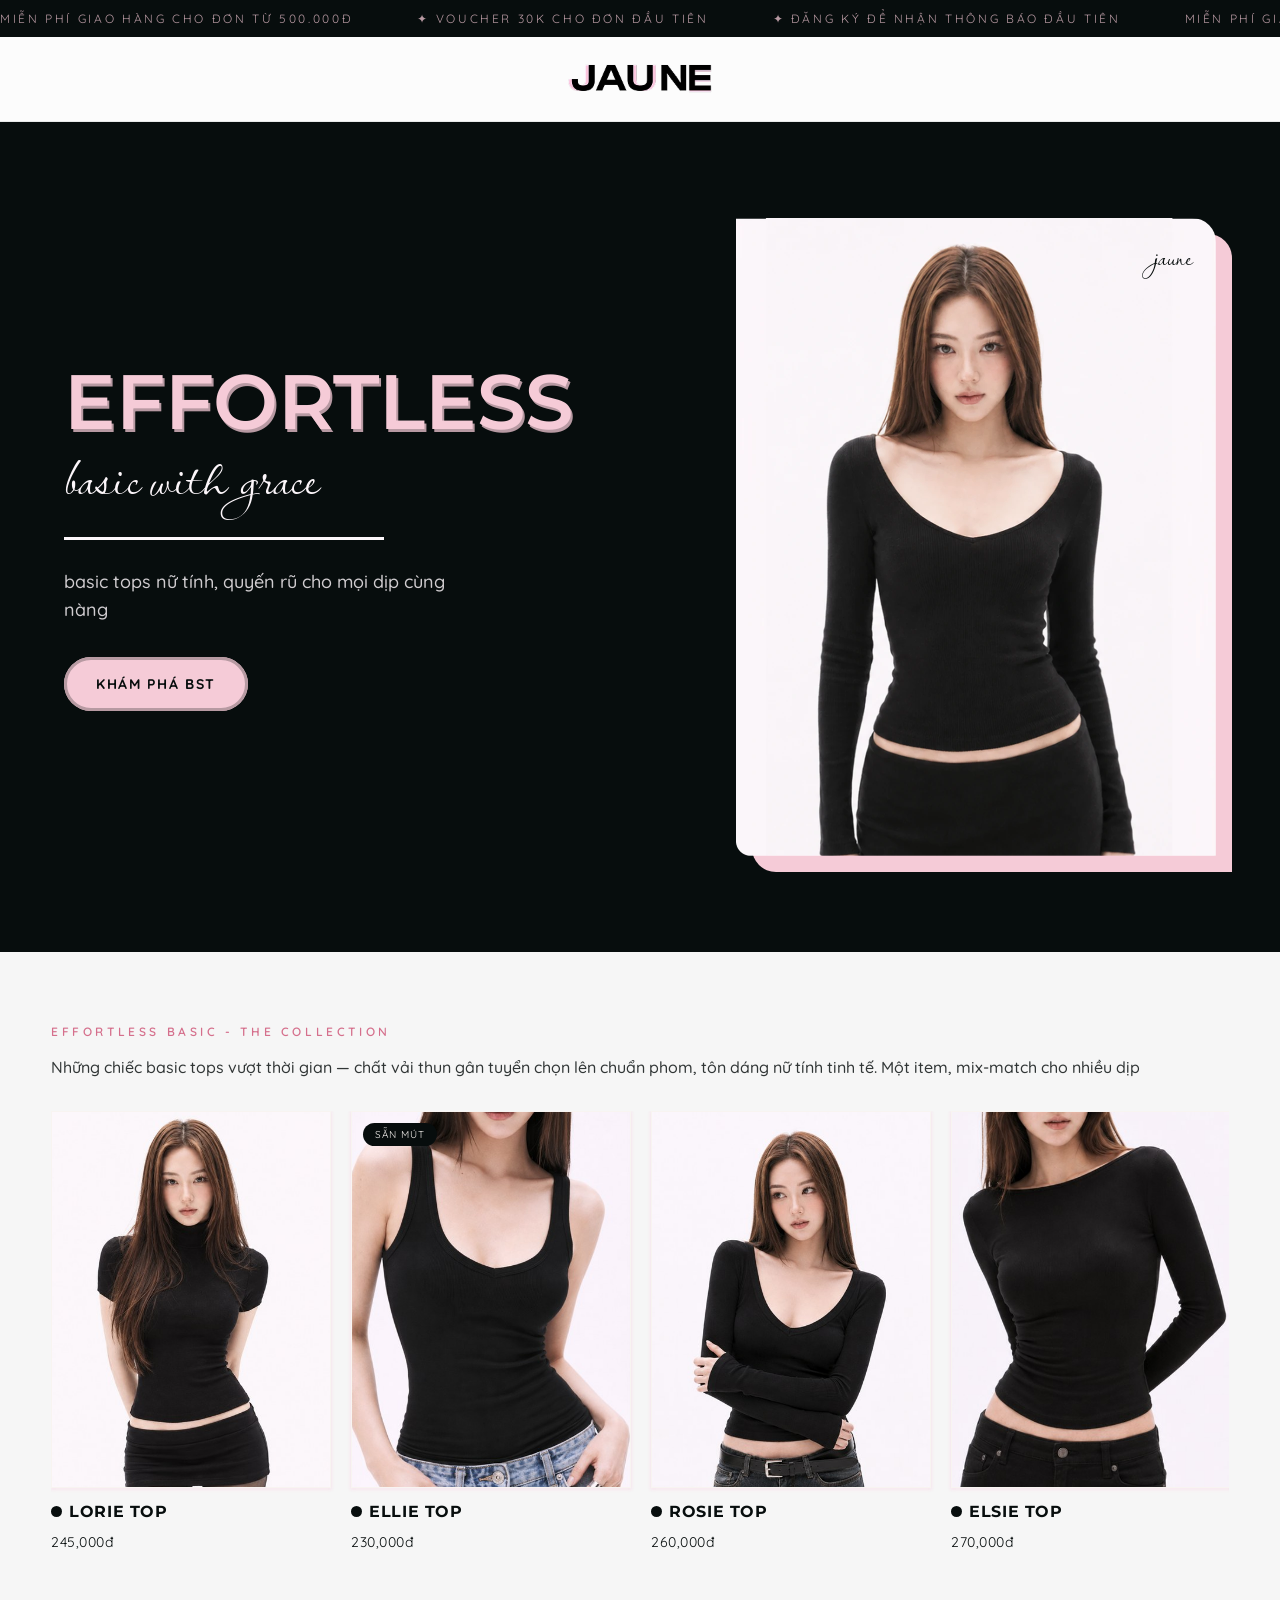
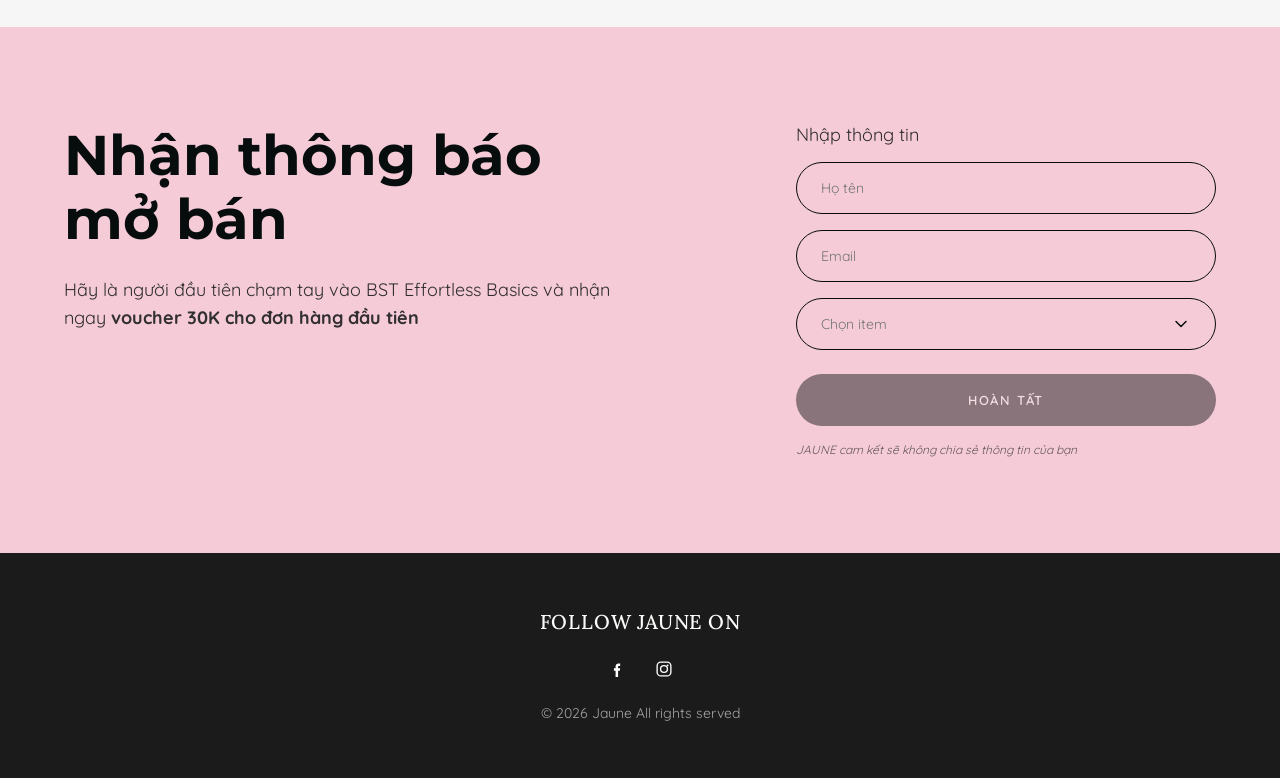
==== commit 64760fb2: "Add real hero image/logo, refresh copy, and update all 7 prices - Wired the real hero photo and JAUN" ====
--- a/v2/index.html
+++ b/v2/index.html
@@ -44,7 +44,7 @@
 
     <!-- HEADER -->
     <header class="v2-header">
-      <img class="v2-header-logo" src="https://placehold.co/144x48" alt="JAUNE" width="144" height="48">
+      <img class="v2-header-logo" src="images/optimized/logo.webp" alt="JAUNE" width="144" height="48">
     </header>
 
     <main>
@@ -59,7 +59,7 @@
         </div>
         <div class="v2-hero-media">
           <div class="v2-hero-media-decor" aria-hidden="true"></div>
-          <img class="v2-hero-media-image" src="https://placehold.co/749x992" alt="JAUNE effortless basics hero placeholder" width="749" height="992" loading="eager" decoding="sync" fetchpriority="high">
+          <img class="v2-hero-media-image" src="images/optimized/hero-960.webp" alt="JAUNE effortless basics hero" width="960" height="1275" loading="eager" decoding="sync" fetchpriority="high">
           <span class="v2-hero-wordmark">jaune</span>
         </div>
       </section>
@@ -68,7 +68,7 @@
       <section id="products" class="v2-collection" aria-label="Casual Line products">
         <p class="v2-collection-kicker" id="v2-collection-title">EFFORTLESS BASIC - THE COLLECTION</p>
         <p class="v2-collection-text">
-          Những chiếc basic tops vượt thời gian — chất vải tuyển chọn, ôm dáng, phom chuẩn chỉnh, nữ tính. Một item, vô số cách mix-match
+          Những chiếc basic tops vượt thời gian — chất vải thun gân tuyển chọn lên chuẩn phom, tôn dáng nữ tính tinh tế. Một item, mix-match cho nhiều dịp
         </p>
 
         <div class="v2-product-row">
@@ -77,7 +77,7 @@
               <img class="v2-product-image" src="images/optimized/Lorie_0-480.jpg" srcset="images/optimized/Lorie_0-480.jpg 480w, images/optimized/Lorie_0-720.jpg 720w" sizes="(max-width: 767px) 72vw, 20vw" width="720" height="954" loading="eager" decoding="async" data-resilient-image alt="LORIE TOP">
             </span>
             <span class="v2-product-name"><span class="v2-product-dot" aria-hidden="true"></span>LORIE TOP</span>
-            <span class="v2-product-price">Đang cập nhật</span>
+            <span class="v2-product-price">245,000đ</span>
           </a>
 
           <a class="v2-product-card" href="product-detail.html?product=ellie">
@@ -86,7 +86,7 @@
               <span class="v2-product-badge">Sẵn mút</span>
             </span>
             <span class="v2-product-name"><span class="v2-product-dot" aria-hidden="true"></span>ELLIE TOP</span>
-            <span class="v2-product-price">220,000đ</span>
+            <span class="v2-product-price">230,000đ</span>
           </a>
 
           <a class="v2-product-card" href="product-detail.html?product=rosie">
@@ -94,7 +94,7 @@
               <img class="v2-product-image" src="images/optimized/Rosie_0-480.jpg" srcset="images/optimized/Rosie_0-480.jpg 480w, images/optimized/Rosie_0-720.jpg 720w" sizes="(max-width: 767px) 72vw, 20vw" width="720" height="966" loading="eager" decoding="async" data-resilient-image alt="ROSIE TOP">
             </span>
             <span class="v2-product-name"><span class="v2-product-dot" aria-hidden="true"></span>ROSIE TOP</span>
-            <span class="v2-product-price">Đang cập nhật</span>
+            <span class="v2-product-price">260,000đ</span>
           </a>
 
           <a class="v2-product-card" href="product-detail.html?product=elsie">
@@ -102,7 +102,7 @@
               <img class="v2-product-image" src="images/optimized/Elsie_0-480.jpg" srcset="images/optimized/Elsie_0-480.jpg 480w, images/optimized/Elsie_0-720.jpg 720w" sizes="(max-width: 767px) 72vw, 20vw" width="720" height="958" loading="eager" decoding="async" data-resilient-image alt="ELSIE TOP">
             </span>
             <span class="v2-product-name"><span class="v2-product-dot" aria-hidden="true"></span>ELSIE TOP</span>
-            <span class="v2-product-price">240,000đ</span>
+            <span class="v2-product-price">270,000đ</span>
           </a>
 
           <a class="v2-product-card" href="product-detail.html?product=julie">
@@ -119,7 +119,7 @@
               <img class="v2-product-image" src="images/optimized/Blanie_0-480.jpg" srcset="images/optimized/Blanie_0-480.jpg 480w, images/optimized/Blanie_0-720.jpg 720w" sizes="(max-width: 767px) 72vw, 20vw" width="720" height="967" loading="eager" decoding="async" data-resilient-image alt="BLANIE TOP">
             </span>
             <span class="v2-product-name"><span class="v2-product-dot" aria-hidden="true"></span>BLANIE TOP</span>
-            <span class="v2-product-price">230,000đ</span>
+            <span class="v2-product-price">245,000đ</span>
           </a>
 
           <a class="v2-product-card" href="product-detail.html?product=farie">
@@ -128,7 +128,7 @@
               <span class="v2-product-badge">Sẵn mút</span>
             </span>
             <span class="v2-product-name"><span class="v2-product-dot" aria-hidden="true"></span>FARIE TOP</span>
-            <span class="v2-product-price">250,000đ</span>
+            <span class="v2-product-price">270,000đ</span>
           </a>
 
         </div>
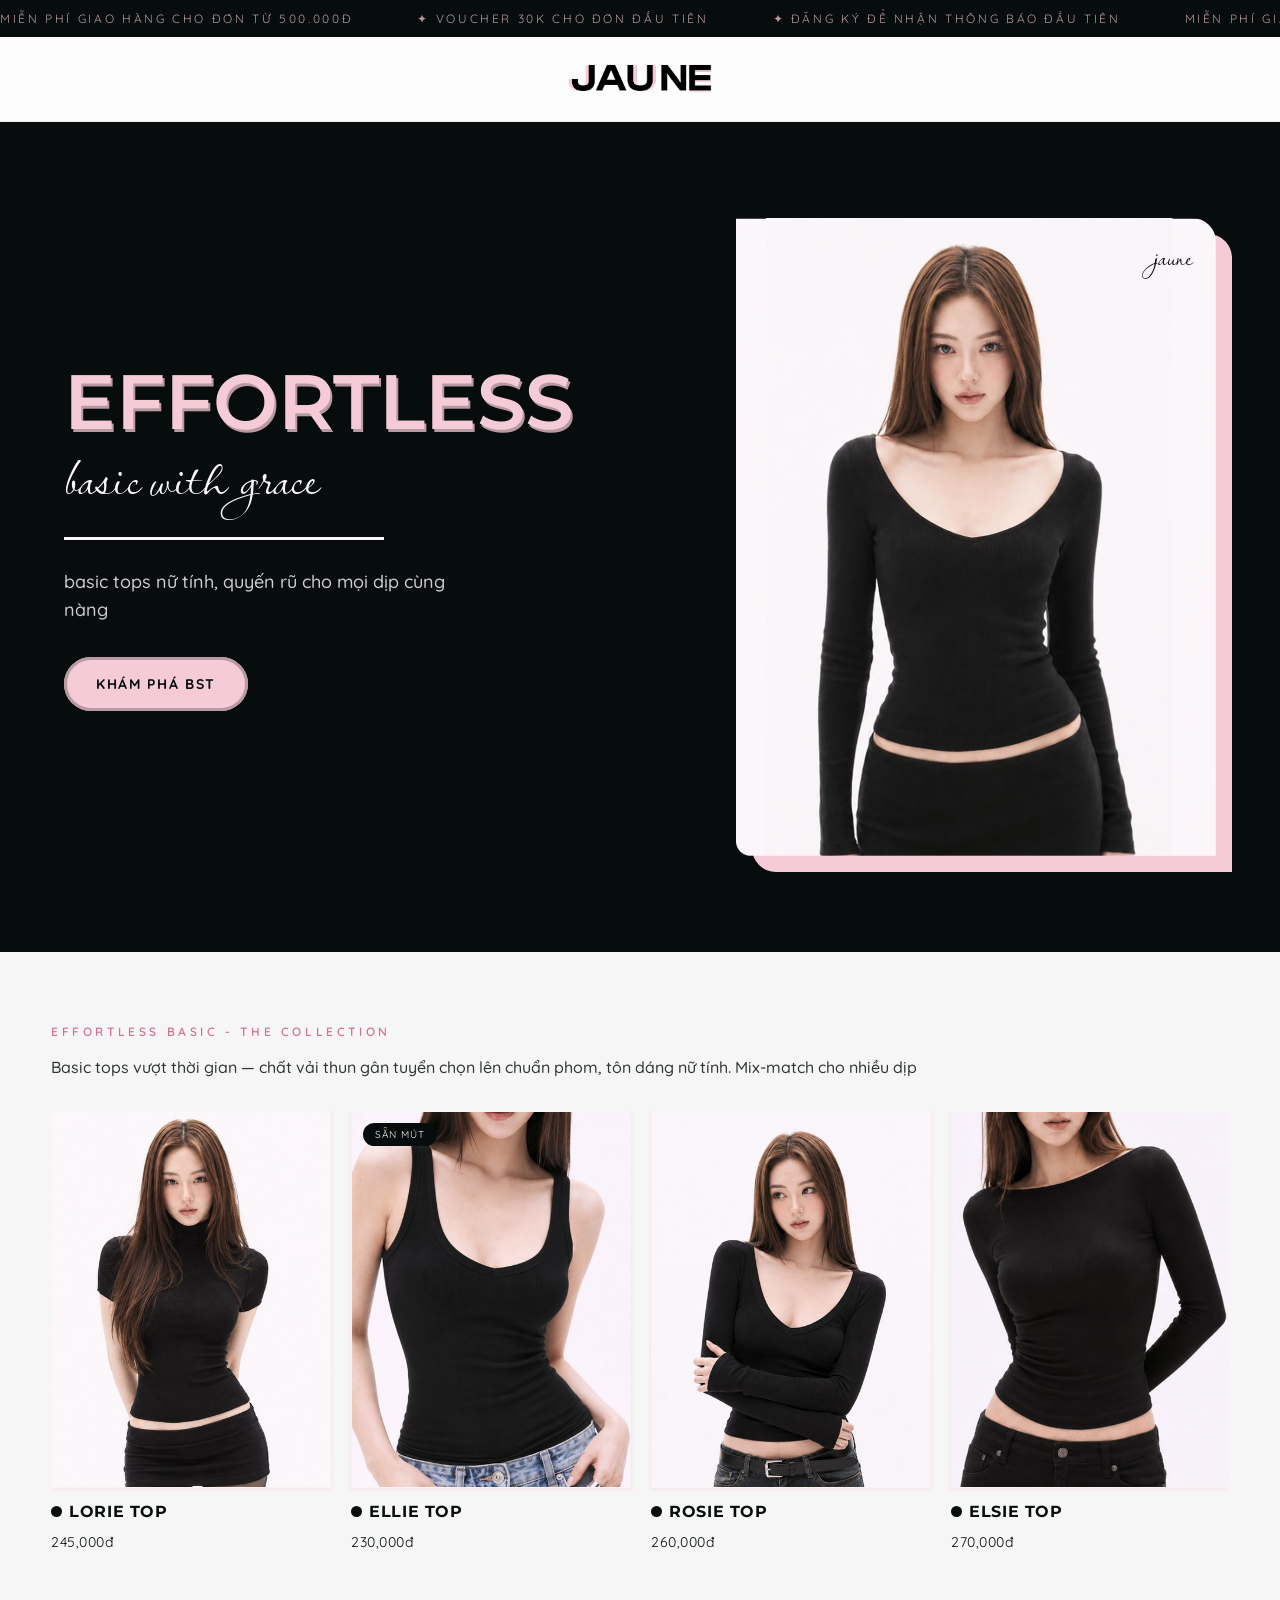
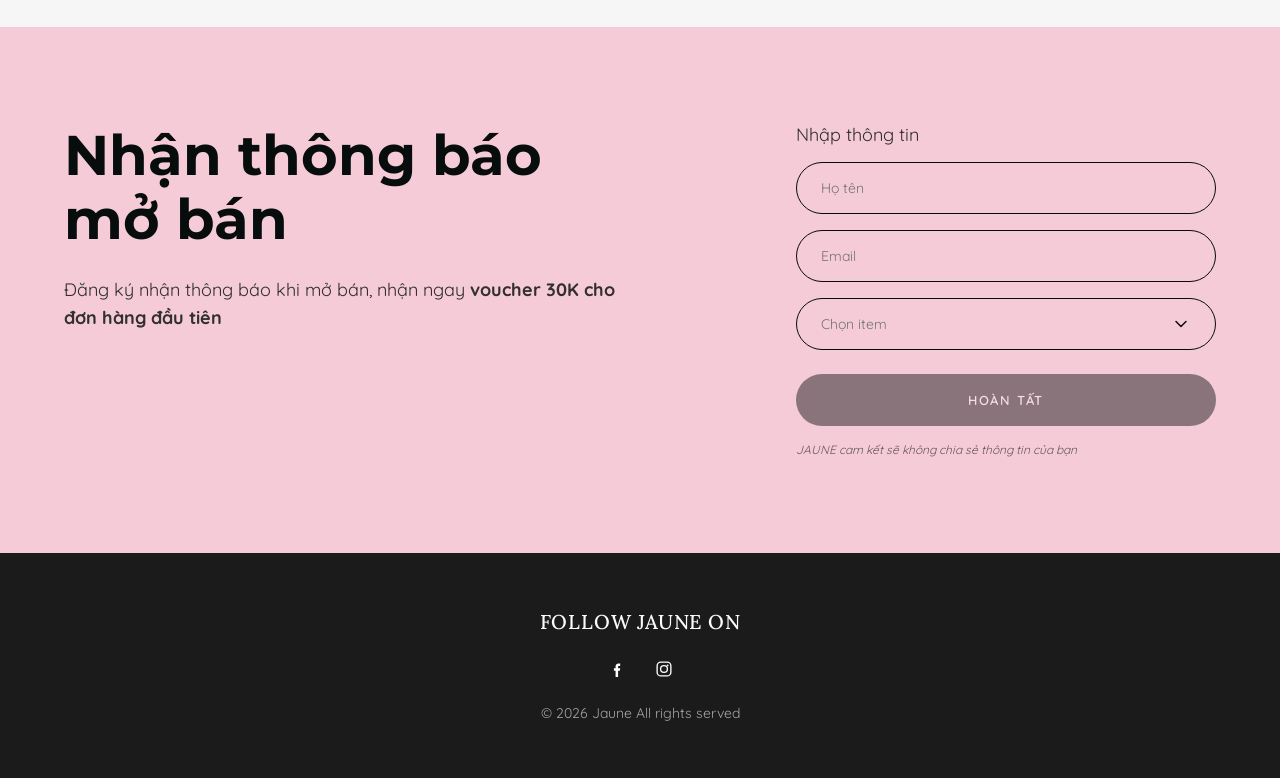
==== commit bc005c61: "Mobile UX fixes and copy updates from visual review - Size buttons: unselected state now uses a neut" ====
--- a/v2/index.html
+++ b/v2/index.html
@@ -68,7 +68,7 @@
       <section id="products" class="v2-collection" aria-label="Casual Line products">
         <p class="v2-collection-kicker" id="v2-collection-title">EFFORTLESS BASIC - THE COLLECTION</p>
         <p class="v2-collection-text">
-          Những chiếc basic tops vượt thời gian — chất vải thun gân tuyển chọn lên chuẩn phom, tôn dáng nữ tính tinh tế. Một item, mix-match cho nhiều dịp
+          Basic tops vượt thời gian — chất vải thun gân tuyển chọn lên chuẩn phom, tôn dáng nữ tính. Mix-match cho nhiều dịp
         </p>
 
         <div class="v2-product-row">
@@ -139,7 +139,7 @@
         <div class="v2-notify-copy">
           <h2 id="v2-notify-title" class="v2-notify-heading">Nhận thông báo mở bán</h2>
           <p class="v2-notify-text">
-            Hãy là người đầu tiên chạm tay vào BST Effortless Basics và nhận ngay
+            Đăng ký nhận thông báo khi mở bán, nhận ngay
             <strong>voucher 30K cho đơn hàng đầu tiên</strong>
           </p>
         </div>
--- a/v2/style.css
+++ b/v2/style.css
@@ -479,6 +479,10 @@
   background: var(--color-bg);
 }
 
+.detail-gallery-dots {
+  display: none;
+}
+
 .detail-image-block {
   background: var(--color-bg);
   overflow: visible;
@@ -594,7 +598,7 @@
 
 .detail-size-guide {
   margin: 0 0 28px;
-  color: var(--color-text-subtle);
+  color: var(--color-text);
   font-family: "Quicksand", sans-serif;
   font-size: 14px;
   font-weight: 500;
@@ -606,7 +610,7 @@
   justify-content: center;
   width: 52px;
   height: 52px;
-  border: 1px solid var(--color-border-strong);
+  border: 1px solid #D9D9D9;
   border-radius: 0;
   background: var(--color-bg);
   color: var(--color-text);
@@ -914,6 +918,31 @@
 
   .detail-gallery::-webkit-scrollbar {
     display: none;
+  }
+
+  .detail-gallery-dots {
+    display: flex;
+    justify-content: center;
+    align-items: center;
+    gap: 8px;
+    padding: 14px 0 0;
+  }
+
+  .detail-gallery-dot {
+    width: 6px;
+    height: 6px;
+    padding: 0;
+    border: 0;
+    border-radius: 50%;
+    background: var(--color-border-strong);
+    opacity: 0.35;
+    cursor: pointer;
+    transition: opacity 0.2s ease, transform 0.2s ease;
+  }
+
+  .detail-gallery-dot.active {
+    opacity: 1;
+    transform: scale(1.3);
   }
 
   .detail-half-row {
@@ -1158,6 +1187,22 @@
   font-size: 28px;
 }
 
+@media (max-width: 767px) {
+  .v2-hero {
+    display: flex;
+    flex-direction: column;
+  }
+
+  .v2-hero-content {
+    display: contents;
+  }
+
+  .v2-hero-cta {
+    order: 1;
+    margin-top: 32px;
+  }
+}
+
 /* COLLECTION */
 .v2-collection {
   background: var(--v2-collection-bg);
@@ -1543,8 +1588,8 @@
 
 .v2-modal-title {
   margin: 0;
-  color: #151515;
-  font-family: "Public Sans", sans-serif;
+  color: var(--color-text);
+  font-family: "Montserrat", sans-serif;
   font-size: 21px;
   font-weight: 700;
   line-height: 1.3;
@@ -1638,8 +1683,8 @@
   height: 52px;
   border: 0;
   border-radius: 10px;
-  background: #5F65F6;
-  color: white;
+  background: var(--color-dark);
+  color: var(--color-cream);
   cursor: pointer;
   font-family: "Quicksand", sans-serif;
   font-size: 16px;
@@ -1647,5 +1692,11 @@
 }
 
 .v2-modal-confirm:hover {
-  background: #4B51E0;
-}
+  background: var(--color-dark-hover);
+}
+
+@media (max-width: 767px) {
+  .v2-modal-body {
+    justify-content: center;
+  }
+}
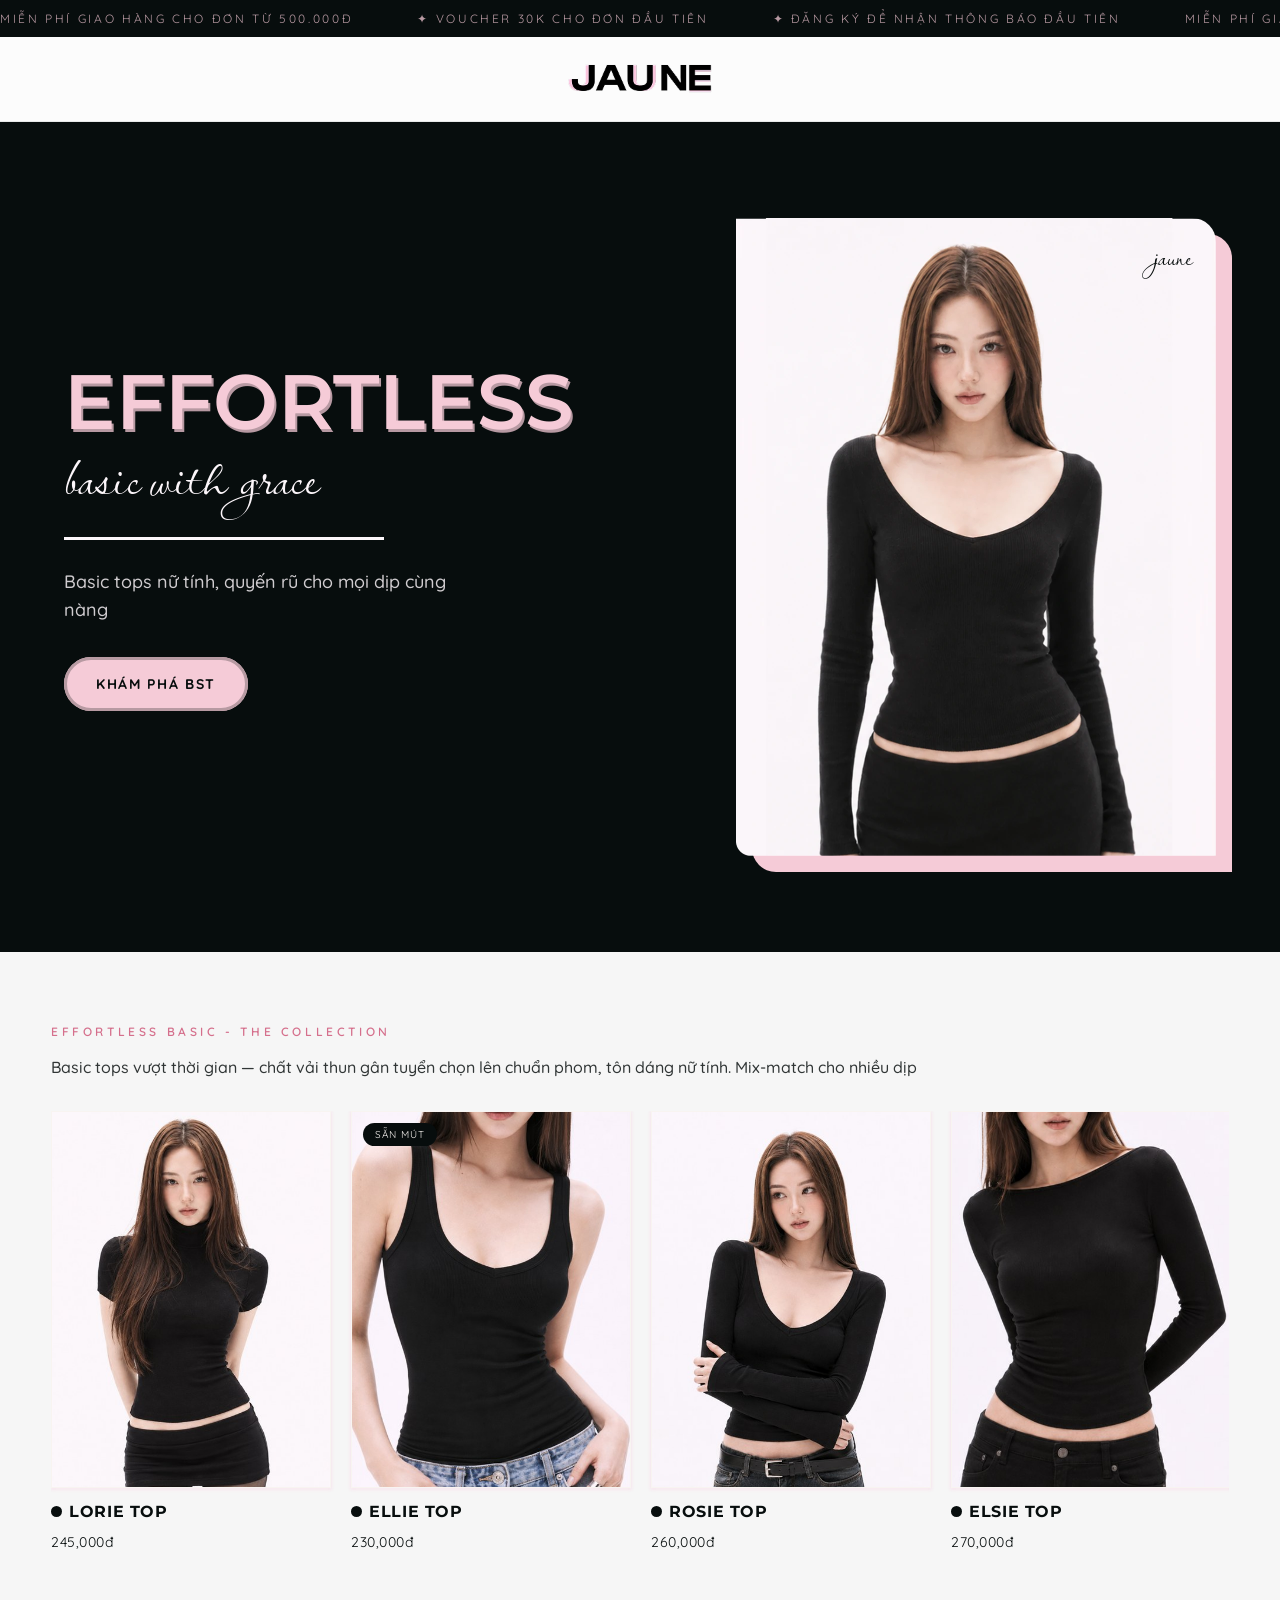
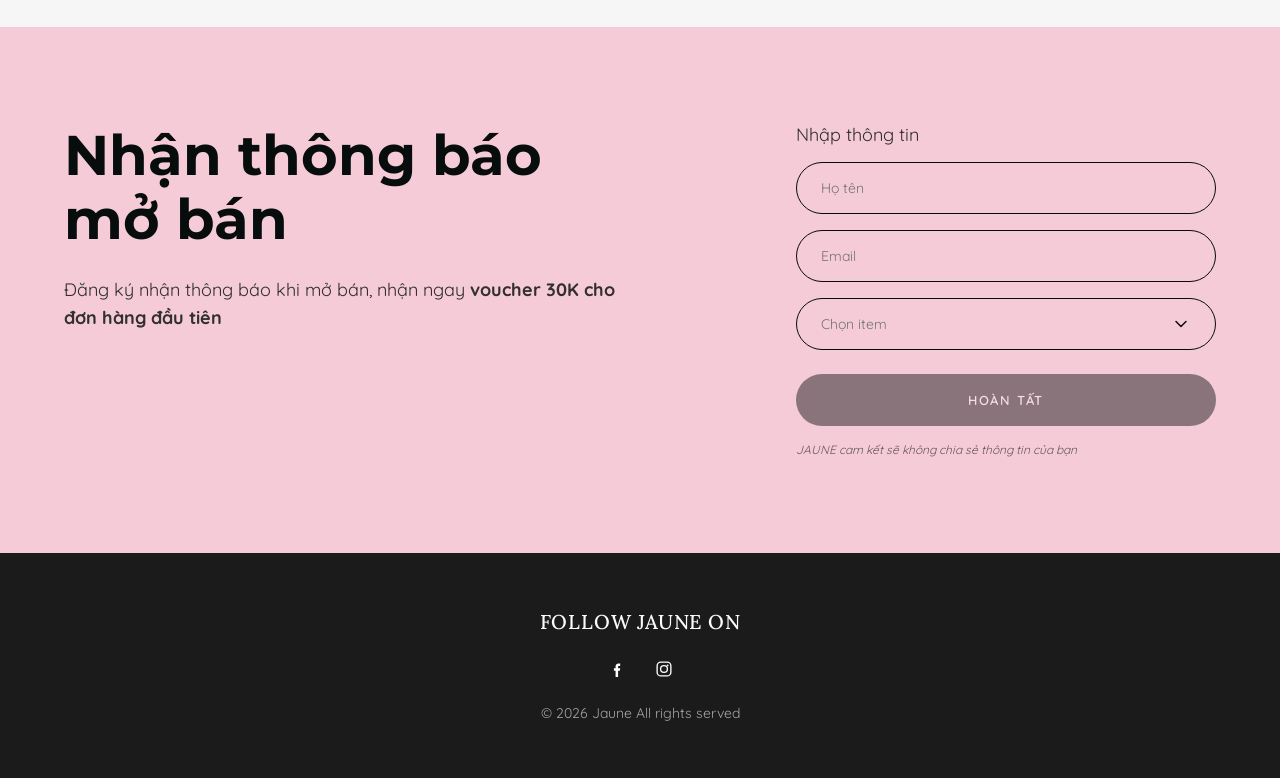
==== commit ea7962e6: "Fix hero mobile spacing and popup item order - The mobile hero reorder (CTA below image) left the te" ====
--- a/v2/index.html
+++ b/v2/index.html
@@ -54,7 +54,7 @@
           <h1 class="v2-hero-heading">EFFORTLESS</h1>
           <p class="v2-hero-script">basic with grace</p>
           <span class="v2-hero-divider" aria-hidden="true"></span>
-          <p class="v2-hero-text">basic tops nữ tính, quyến rũ cho mọi dịp cùng nàng</p>
+          <p class="v2-hero-text">Basic tops nữ tính, quyến rũ cho mọi dịp cùng nàng</p>
           <a class="v2-hero-cta" href="#products">Khám phá BST</a>
         </div>
         <div class="v2-hero-media">
@@ -181,17 +181,17 @@
         </div>
         <hr class="v2-modal-divider">
         <div class="v2-modal-body">
-          <img class="v2-modal-image" id="item-modal-image" src="images/optimized/Blanie_0-480.jpg" alt="Ảnh sản phẩm">
+          <img class="v2-modal-image" id="item-modal-image" src="images/optimized/Lorie_0-480.jpg" alt="Ảnh sản phẩm">
           <div class="v2-modal-fields">
             <div class="v2-modal-select-wrap">
               <select class="v2-modal-select" id="item-modal-product">
+                <option value="lorie">LORIE TOP</option>
+                <option value="ellie">ELLIE TOP</option>
+                <option value="rosie">ROSIE TOP</option>
+                <option value="elsie">ELSIE TOP</option>
+                <option value="julie">JULIE TOP</option>
                 <option value="blanie">BLANIE TOP</option>
-                <option value="ellie">ELLIE TOP</option>
-                <option value="elsie">ELSIE TOP</option>
                 <option value="farie">FARIE TOP</option>
-                <option value="julie">JULIE TOP</option>
-                <option value="lorie">LORIE TOP</option>
-                <option value="rosie">ROSIE TOP</option>
               </select>
             </div>
             <div class="v2-modal-select-wrap">
--- a/v2/style.css
+++ b/v2/style.css
@@ -1197,6 +1197,10 @@
     display: contents;
   }
 
+  .v2-hero-media {
+    margin-top: 0;
+  }
+
   .v2-hero-cta {
     order: 1;
     margin-top: 32px;
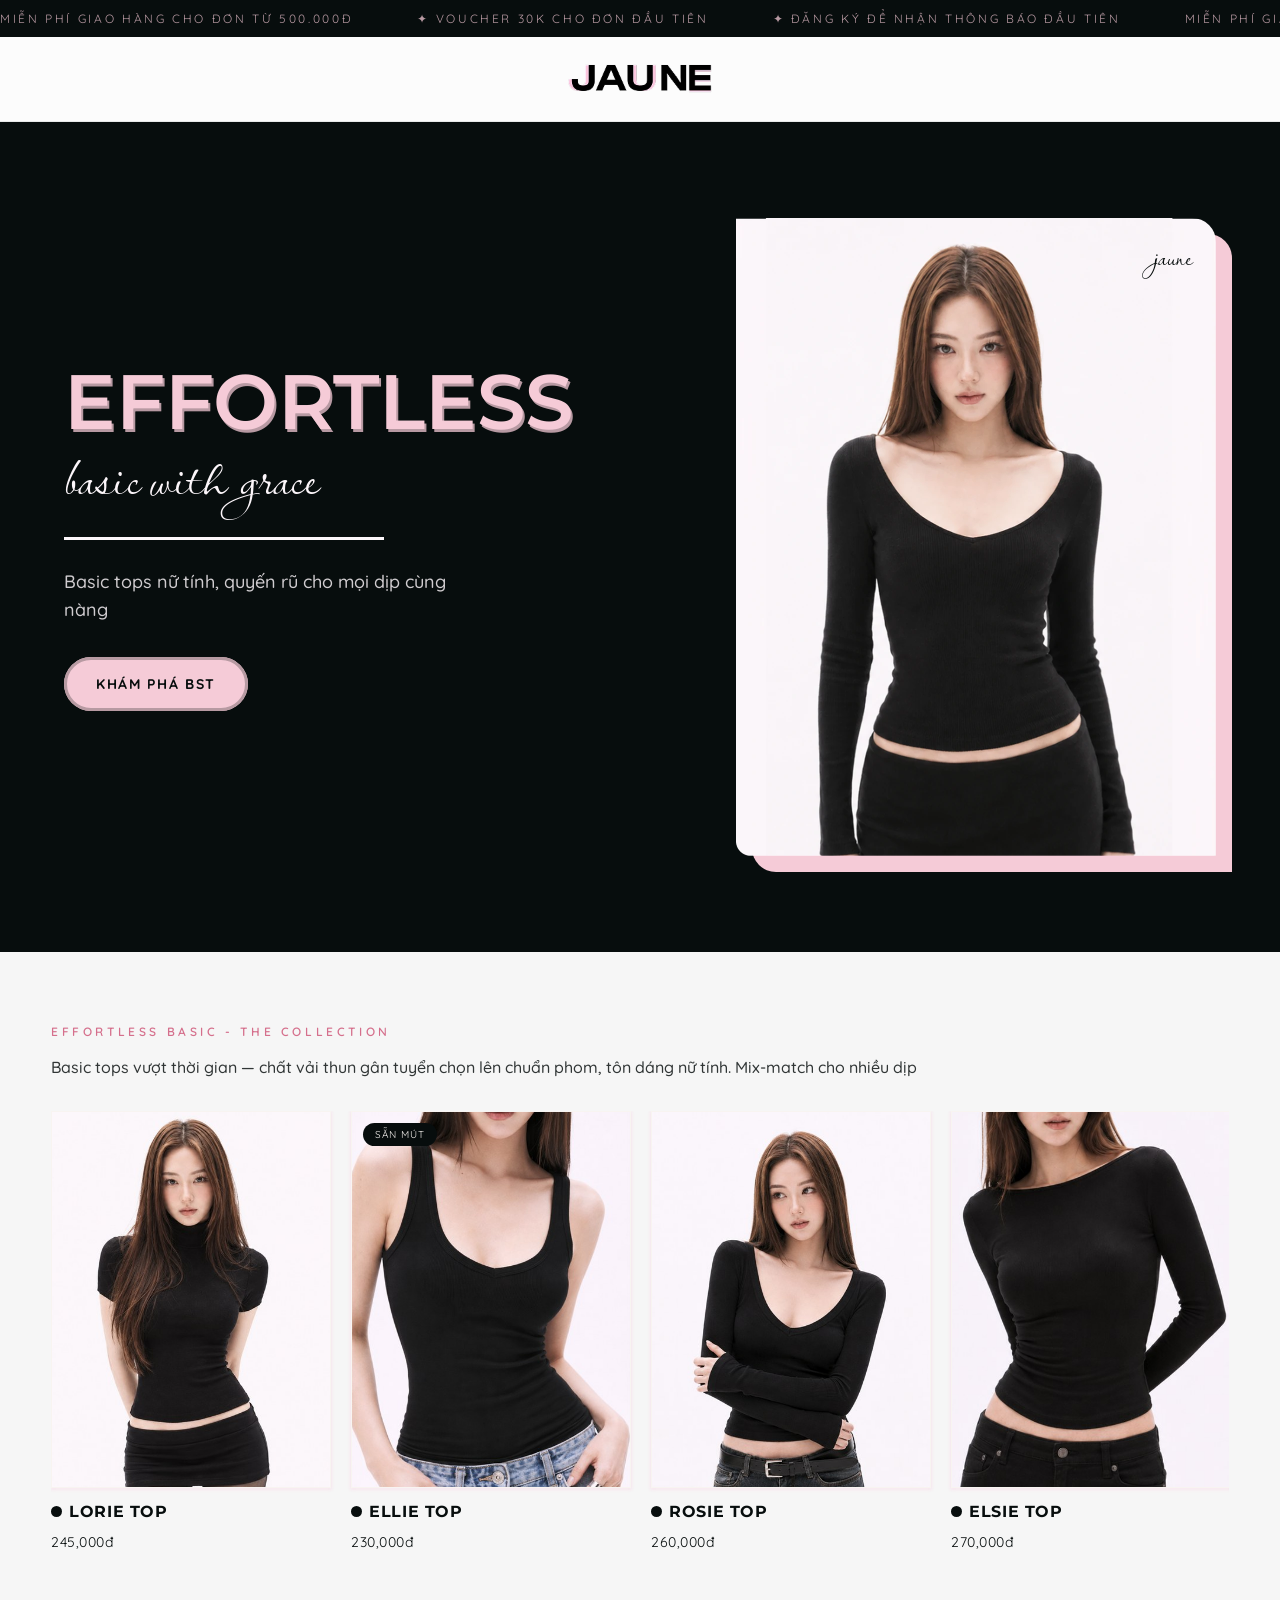
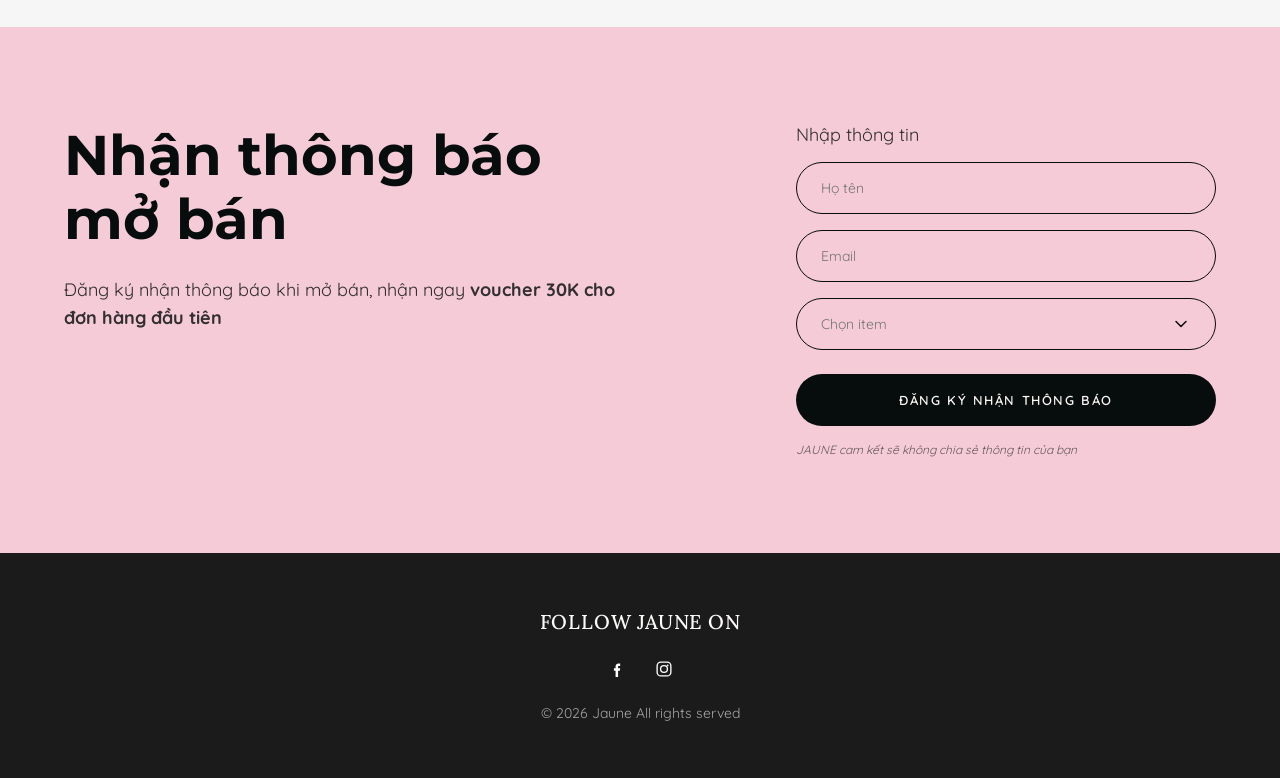
==== commit 03066ab0: "Add Blanie photos 7-8, always-enable homepage CTA with item guard - Synced Blanie's gallery to the u" ====
--- a/v2/index.html
+++ b/v2/index.html
@@ -163,7 +163,7 @@
             </svg>
           </button>
 
-          <button type="button" class="v2-notify-submit" id="submit-btn" disabled>Hoàn tất</button>
+          <button type="button" class="v2-notify-submit" id="submit-btn">Đăng ký nhận thông báo</button>
 
           <p class="v2-notify-privacy">JAUNE cam kết sẽ không chia sẻ thông tin của bạn</p>
         </form>
@@ -314,6 +314,46 @@
           submitButton.disabled = false;
           closeItemModal();
         });
+
+        window.openItemModal = openItemModal;
+      })();
+    </script>
+    <script>
+      (() => {
+        const STORAGE_KEY = "jaune-v2-last-viewed-item";
+        const productRow = document.querySelector(".v2-product-row");
+        if (!productRow) return;
+
+        function readLastViewedSlug() {
+          try {
+            return sessionStorage.getItem(STORAGE_KEY);
+          } catch {
+            return null;
+          }
+        }
+
+        function writeLastViewedSlug(slug) {
+          try {
+            sessionStorage.setItem(STORAGE_KEY, slug);
+          } catch {
+            // ignore storage errors (e.g. private browsing)
+          }
+        }
+
+        productRow.querySelectorAll(".v2-product-card").forEach((card) => {
+          card.addEventListener("click", () => {
+            const slug = new URL(card.href).searchParams.get("product");
+            if (slug) writeLastViewedSlug(slug);
+          });
+        });
+
+        const lastViewedSlug = readLastViewedSlug();
+        if (!lastViewedSlug) return;
+
+        const targetCard = productRow.querySelector(`a[href*="product=${lastViewedSlug}"]`);
+        if (targetCard) {
+          targetCard.scrollIntoView({ inline: "center", block: "nearest", behavior: "instant" });
+        }
       })();
     </script>
   </body>
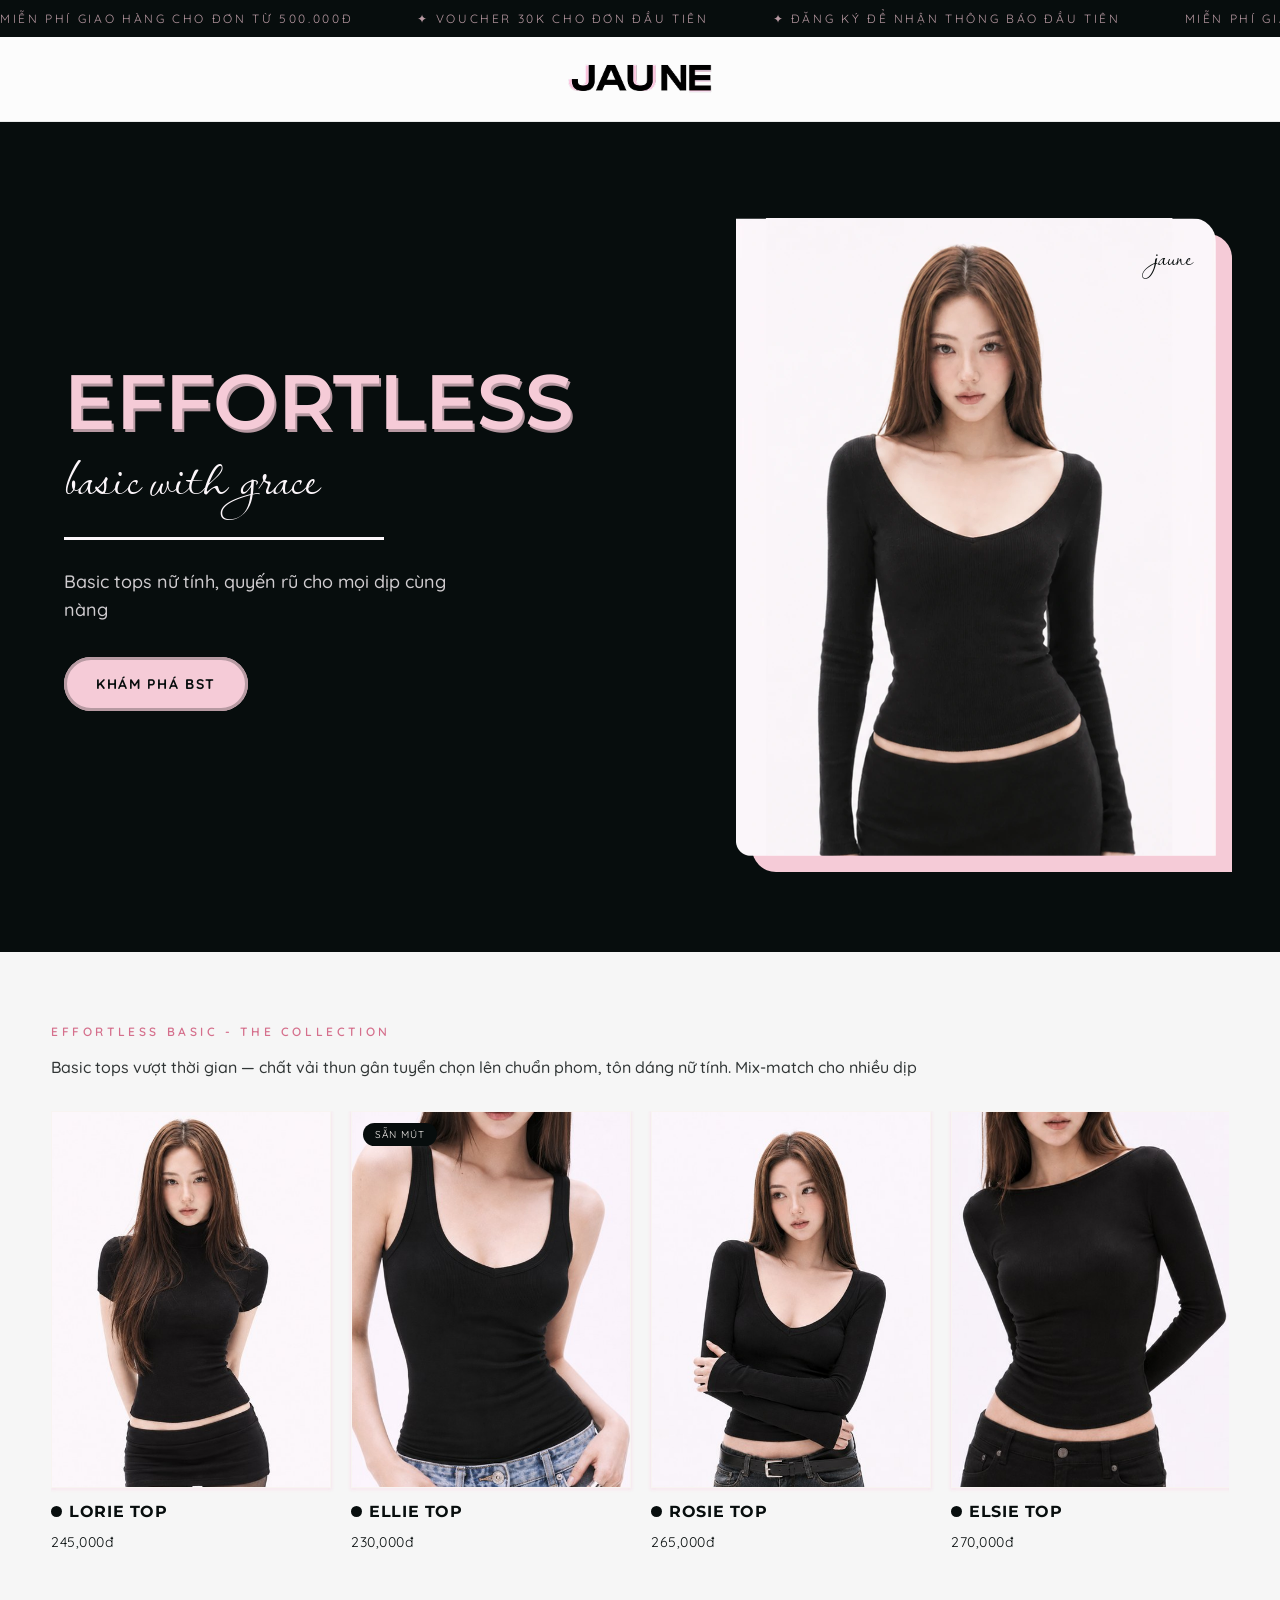
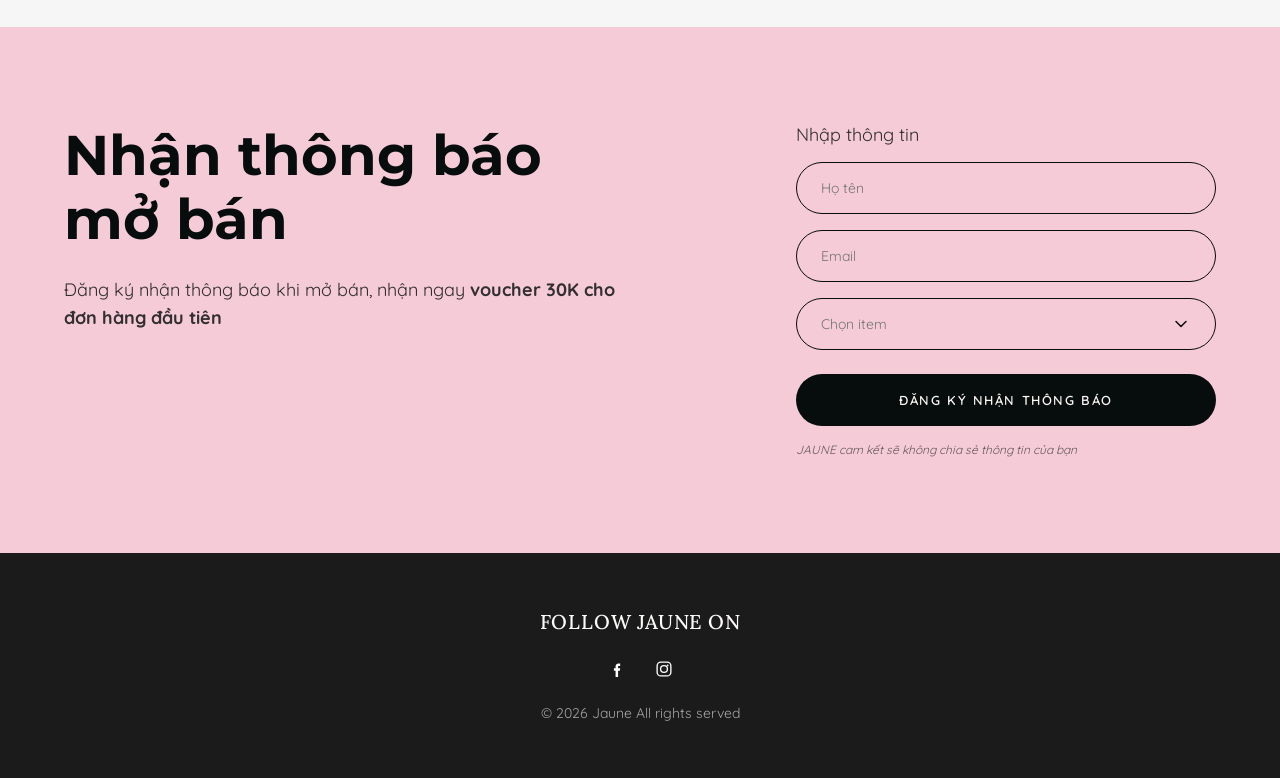
==== commit d5c17d0b: "Update Julie and Rosie prices Julie: 260,000đ -> 270,000đ Rosie: 260,000đ -> 265,000đ  Updated both " ====
--- a/v2/index.html
+++ b/v2/index.html
@@ -94,7 +94,7 @@
               <img class="v2-product-image" src="images/optimized/Rosie_0-480.jpg" srcset="images/optimized/Rosie_0-480.jpg 480w, images/optimized/Rosie_0-720.jpg 720w" sizes="(max-width: 767px) 72vw, 20vw" width="720" height="966" loading="eager" decoding="async" data-resilient-image alt="ROSIE TOP">
             </span>
             <span class="v2-product-name"><span class="v2-product-dot" aria-hidden="true"></span>ROSIE TOP</span>
-            <span class="v2-product-price">260,000đ</span>
+            <span class="v2-product-price">265,000đ</span>
           </a>
 
           <a class="v2-product-card" href="product-detail.html?product=elsie">
@@ -111,7 +111,7 @@
               <span class="v2-product-badge">Sẵn mút</span>
             </span>
             <span class="v2-product-name"><span class="v2-product-dot" aria-hidden="true"></span>JULIE TOP</span>
-            <span class="v2-product-price">260,000đ</span>
+            <span class="v2-product-price">270,000đ</span>
           </a>
 
           <a class="v2-product-card" href="product-detail.html?product=blanie">
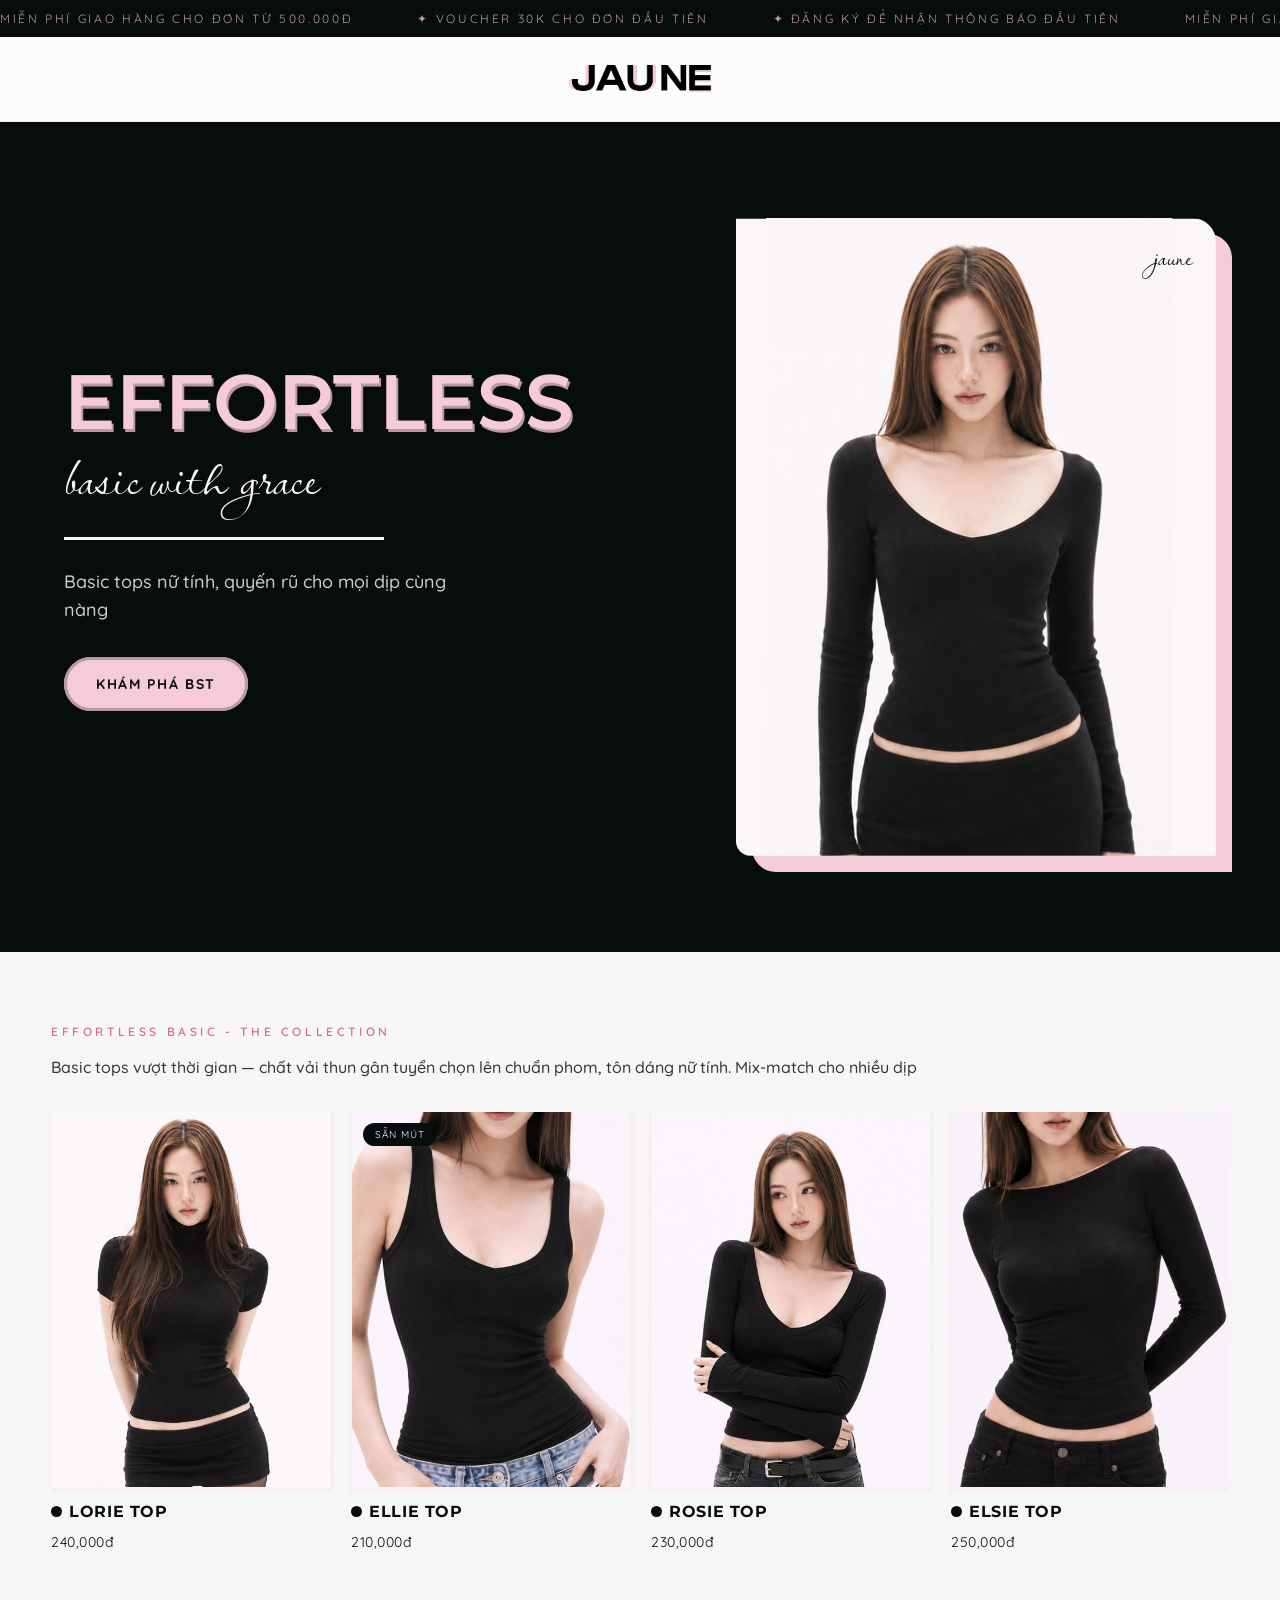
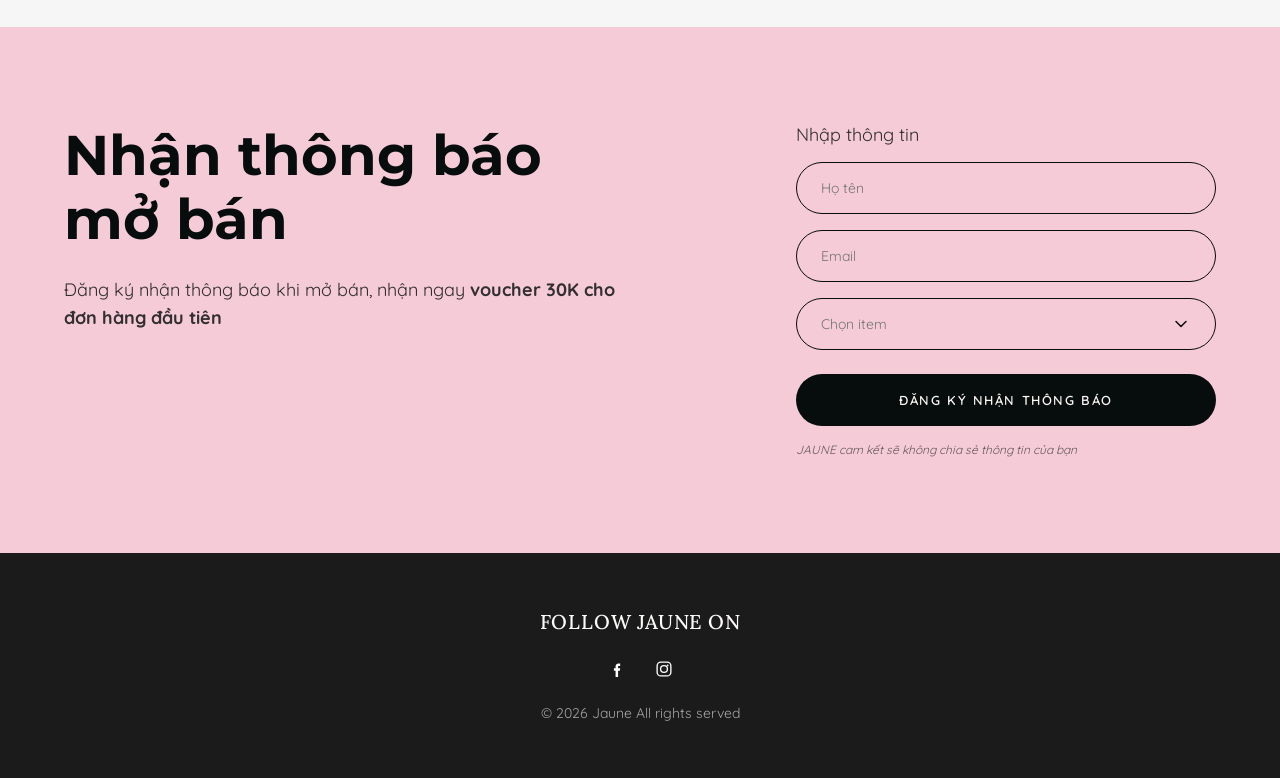
==== commit e8256b30: "Update prices for all 7 items Rosie 230K, Lorie 240K, Ellie 210K, Elsie 250K, Julie 240K, Blanie 230" ====
--- a/v2/index.html
+++ b/v2/index.html
@@ -77,7 +77,7 @@
               <img class="v2-product-image" src="images/optimized/Lorie_0-480.jpg" srcset="images/optimized/Lorie_0-480.jpg 480w, images/optimized/Lorie_0-720.jpg 720w" sizes="(max-width: 767px) 72vw, 20vw" width="720" height="954" loading="eager" decoding="async" data-resilient-image alt="LORIE TOP">
             </span>
             <span class="v2-product-name"><span class="v2-product-dot" aria-hidden="true"></span>LORIE TOP</span>
-            <span class="v2-product-price">245,000đ</span>
+            <span class="v2-product-price">240,000đ</span>
           </a>
 
           <a class="v2-product-card" href="product-detail.html?product=ellie">
@@ -86,23 +86,23 @@
               <span class="v2-product-badge">Sẵn mút</span>
             </span>
             <span class="v2-product-name"><span class="v2-product-dot" aria-hidden="true"></span>ELLIE TOP</span>
+            <span class="v2-product-price">210,000đ</span>
+          </a>
+
+          <a class="v2-product-card" href="product-detail.html?product=rosie">
+            <span class="v2-product-image-wrap">
+              <img class="v2-product-image" src="images/optimized/Rosie_0-480.jpg" srcset="images/optimized/Rosie_0-480.jpg 480w, images/optimized/Rosie_0-720.jpg 720w" sizes="(max-width: 767px) 72vw, 20vw" width="720" height="966" loading="eager" decoding="async" data-resilient-image alt="ROSIE TOP">
+            </span>
+            <span class="v2-product-name"><span class="v2-product-dot" aria-hidden="true"></span>ROSIE TOP</span>
             <span class="v2-product-price">230,000đ</span>
           </a>
 
-          <a class="v2-product-card" href="product-detail.html?product=rosie">
-            <span class="v2-product-image-wrap">
-              <img class="v2-product-image" src="images/optimized/Rosie_0-480.jpg" srcset="images/optimized/Rosie_0-480.jpg 480w, images/optimized/Rosie_0-720.jpg 720w" sizes="(max-width: 767px) 72vw, 20vw" width="720" height="966" loading="eager" decoding="async" data-resilient-image alt="ROSIE TOP">
-            </span>
-            <span class="v2-product-name"><span class="v2-product-dot" aria-hidden="true"></span>ROSIE TOP</span>
-            <span class="v2-product-price">265,000đ</span>
-          </a>
-
           <a class="v2-product-card" href="product-detail.html?product=elsie">
             <span class="v2-product-image-wrap">
               <img class="v2-product-image" src="images/optimized/Elsie_0-480.jpg" srcset="images/optimized/Elsie_0-480.jpg 480w, images/optimized/Elsie_0-720.jpg 720w" sizes="(max-width: 767px) 72vw, 20vw" width="720" height="958" loading="eager" decoding="async" data-resilient-image alt="ELSIE TOP">
             </span>
             <span class="v2-product-name"><span class="v2-product-dot" aria-hidden="true"></span>ELSIE TOP</span>
-            <span class="v2-product-price">270,000đ</span>
+            <span class="v2-product-price">250,000đ</span>
           </a>
 
           <a class="v2-product-card" href="product-detail.html?product=julie">
@@ -111,7 +111,7 @@
               <span class="v2-product-badge">Sẵn mút</span>
             </span>
             <span class="v2-product-name"><span class="v2-product-dot" aria-hidden="true"></span>JULIE TOP</span>
-            <span class="v2-product-price">270,000đ</span>
+            <span class="v2-product-price">240,000đ</span>
           </a>
 
           <a class="v2-product-card" href="product-detail.html?product=blanie">
@@ -119,7 +119,7 @@
               <img class="v2-product-image" src="images/optimized/Blanie_0-480.jpg" srcset="images/optimized/Blanie_0-480.jpg 480w, images/optimized/Blanie_0-720.jpg 720w" sizes="(max-width: 767px) 72vw, 20vw" width="720" height="967" loading="eager" decoding="async" data-resilient-image alt="BLANIE TOP">
             </span>
             <span class="v2-product-name"><span class="v2-product-dot" aria-hidden="true"></span>BLANIE TOP</span>
-            <span class="v2-product-price">245,000đ</span>
+            <span class="v2-product-price">230,000đ</span>
           </a>
 
           <a class="v2-product-card" href="product-detail.html?product=farie">
@@ -128,7 +128,7 @@
               <span class="v2-product-badge">Sẵn mút</span>
             </span>
             <span class="v2-product-name"><span class="v2-product-dot" aria-hidden="true"></span>FARIE TOP</span>
-            <span class="v2-product-price">270,000đ</span>
+            <span class="v2-product-price">250,000đ</span>
           </a>
 
         </div>
